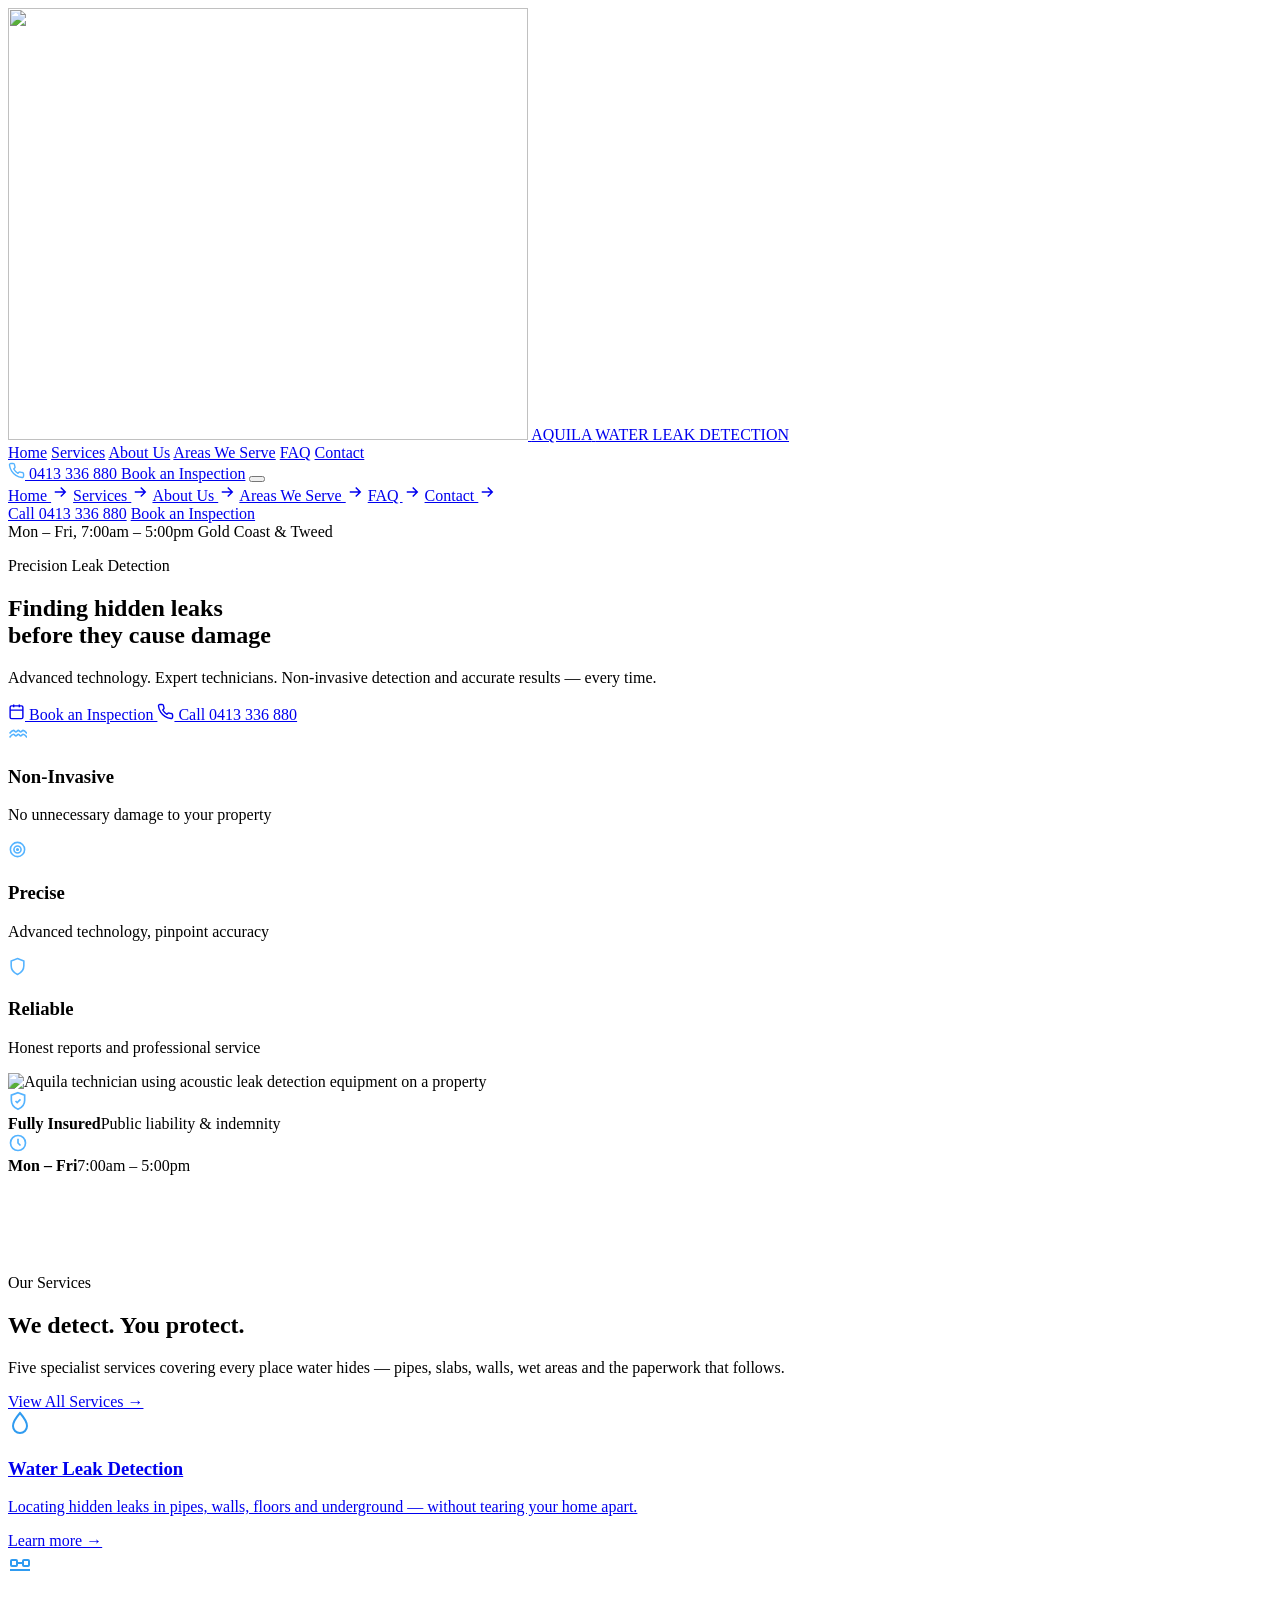
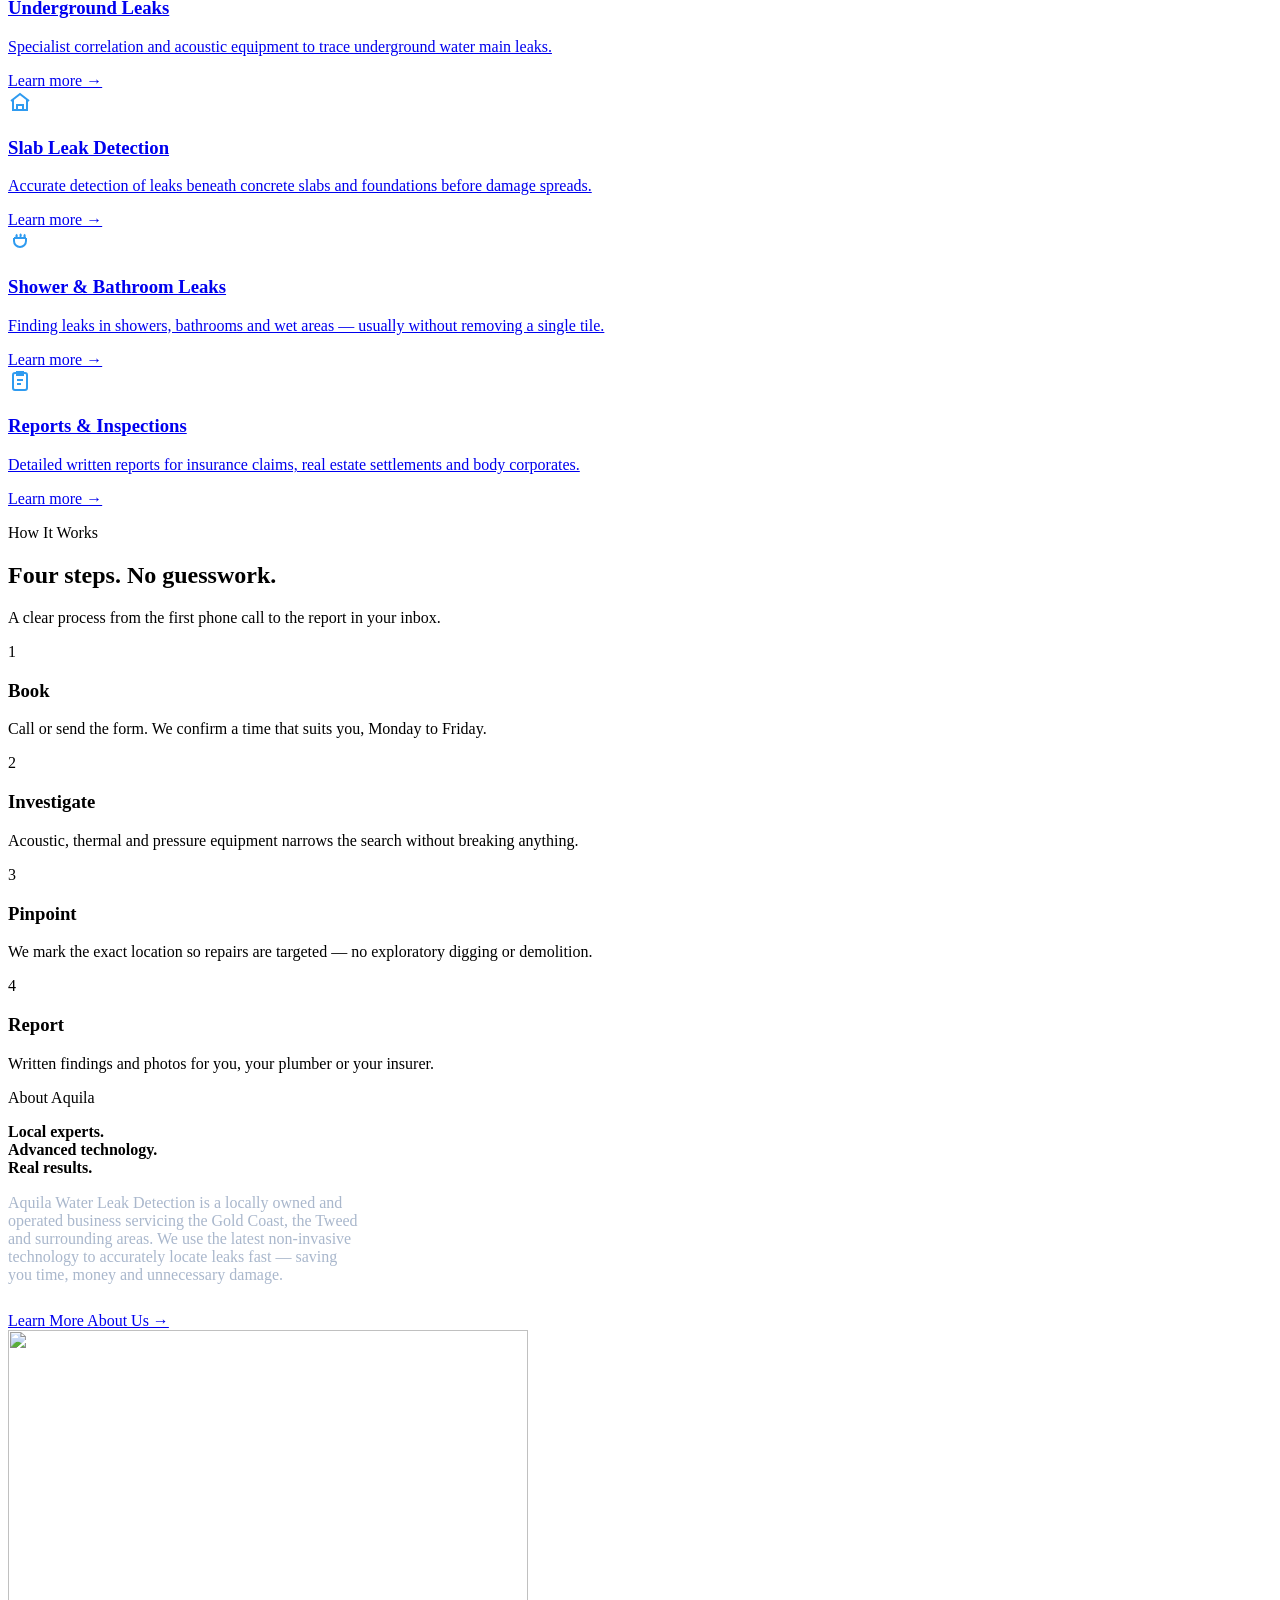
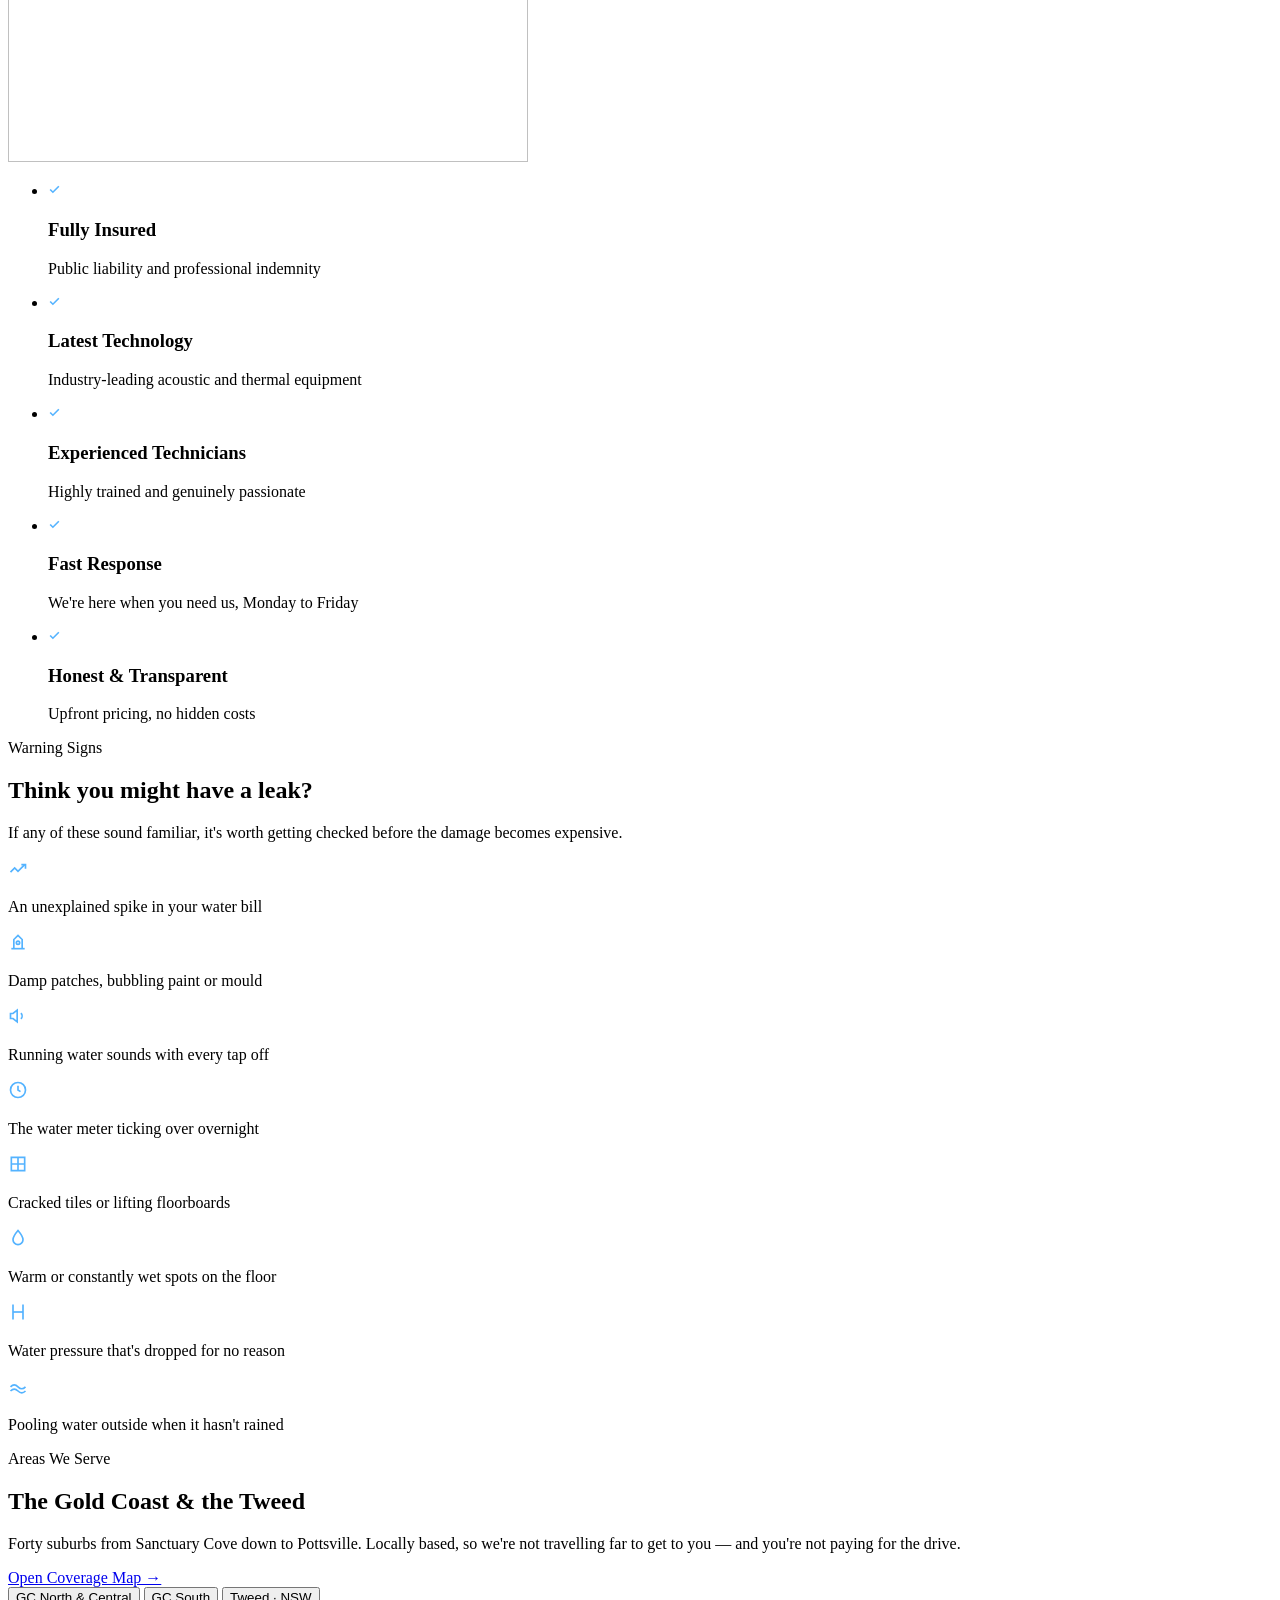
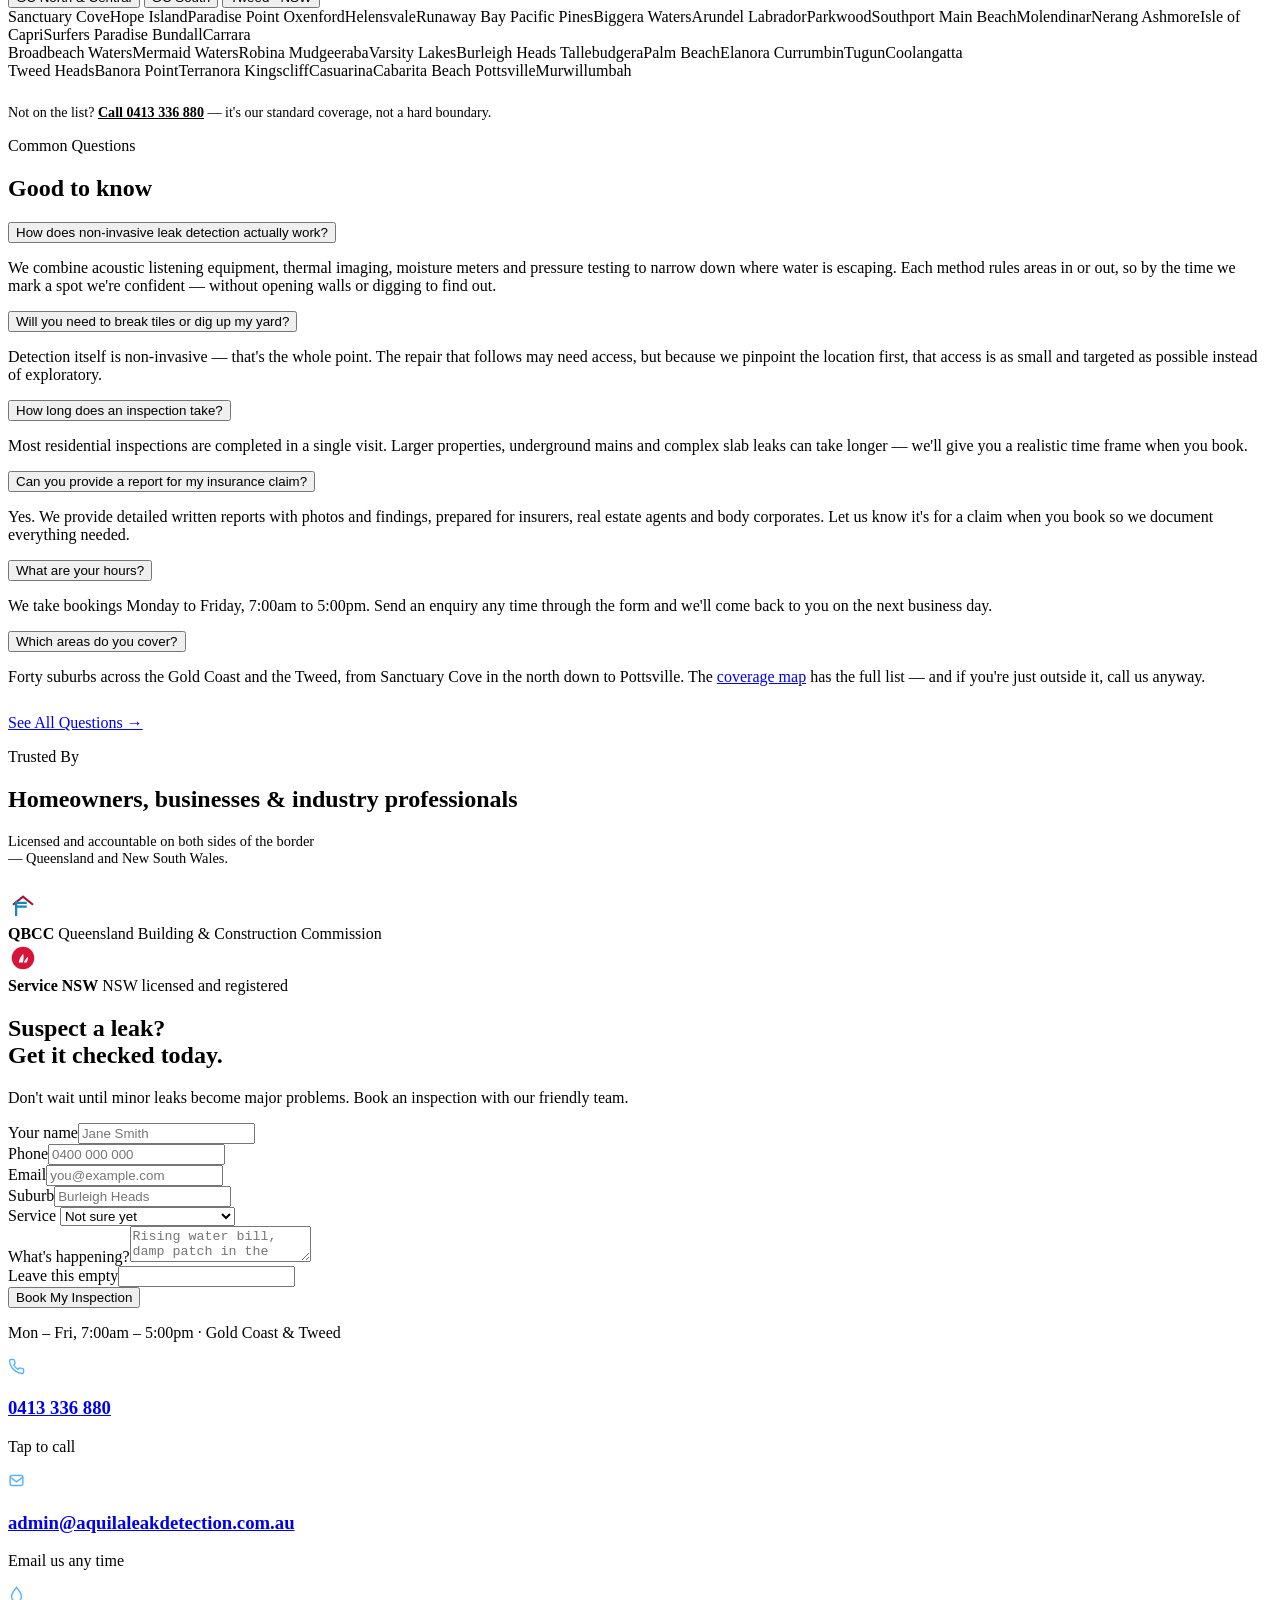
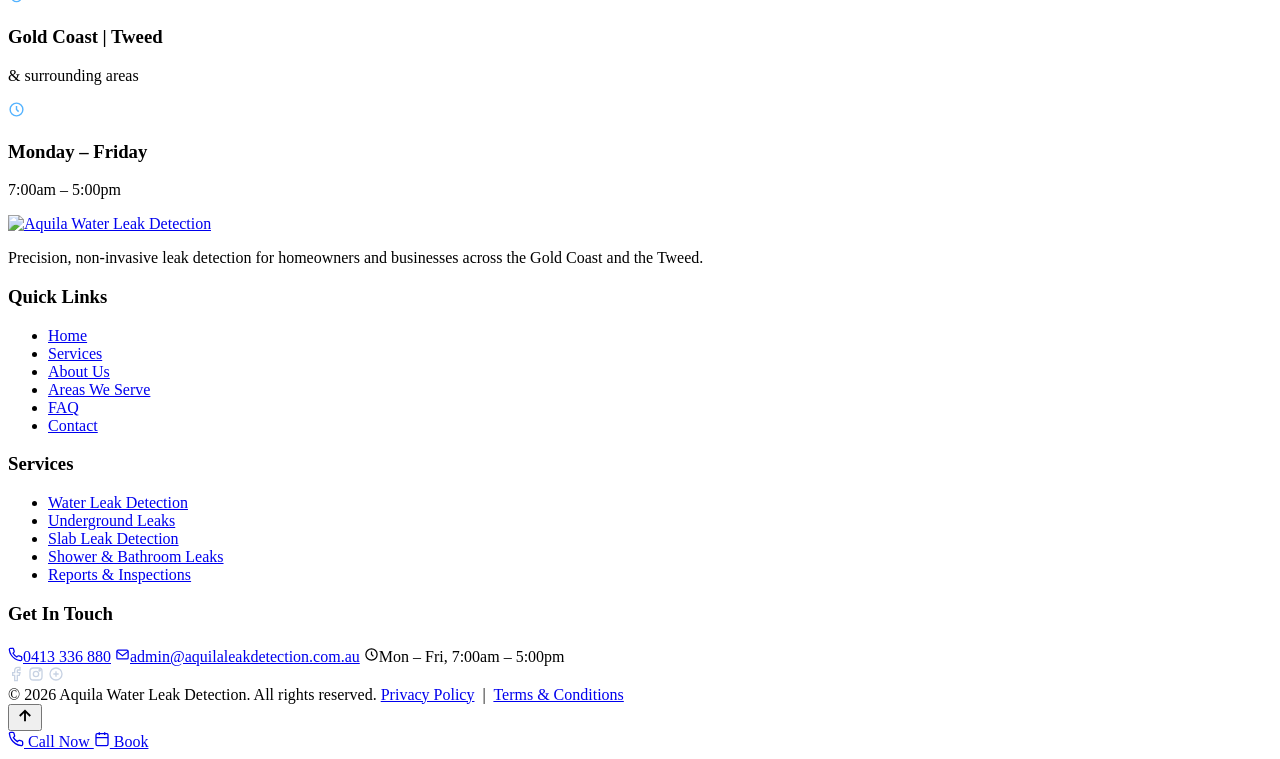
==== index.html @ 0734f4fa "Add files via upload" ====
<!DOCTYPE html>
<html lang="en-AU">
<head>
<meta charset="UTF-8">
<meta name="viewport" content="width=device-width, initial-scale=1, viewport-fit=cover">
<meta name="theme-color" content="#050b18">
<title>Aquila Water Leak Detection | Gold Coast &amp; Tweed</title>
<meta name="description" content="Non-invasive water leak detection across the Gold Coast and the Tweed. Slab, underground, shower and bathroom leaks pinpointed accurately. Mon–Fri 7am–5pm.">
<link rel="icon" href="assets/img/logo-mark.png">
<link rel="preconnect" href="https://fonts.googleapis.com">
<link rel="preconnect" href="https://fonts.gstatic.com" crossorigin>
<link href="https://fonts.googleapis.com/css2?family=Barlow+Condensed:wght@600;700;800&family=Inter:wght@400;500;600;700&display=swap" rel="stylesheet">
<link rel="stylesheet" href="assets/css/style.css">
</head>
<body>

<div class="scroll-progress" aria-hidden="true"></div>

<!-- ===== HEADER ===== -->
<header class="site-header">
  <div class="header-inner">
    <a href="index.html" class="logo" aria-label="Aquila Water Leak Detection — home">
      <img class="logo-mark" src="assets/img/logo-mark.png" alt="" width="520" height="432">
      <span class="logotext">
        <span class="name">AQUILA</span>
        <span class="tag">WATER LEAK DETECTION</span>
      </span>
    </a>
    <nav class="main-nav" aria-label="Primary">
      <a href="index.html" aria-current="page">Home</a>
      <a href="services.html">Services</a>
      <a href="about.html">About Us</a>
      <a href="areas.html">Areas We Serve</a>
      <a href="faq.html">FAQ</a>
      <a href="contact.html">Contact</a>
    </nav>
    <div class="header-right">
      <a href="tel:0413336880" class="phone-chip">
        <svg width="17" height="17" viewBox="0 0 24 24" fill="none" stroke="#54b3ff" stroke-width="2" stroke-linecap="round" stroke-linejoin="round"><path d="M22 16.92v3a2 2 0 0 1-2.18 2 19.79 19.79 0 0 1-8.63-3.07 19.5 19.5 0 0 1-6-6 19.79 19.79 0 0 1-3.07-8.67A2 2 0 0 1 4.11 2h3a2 2 0 0 1 2 1.72c.13.96.36 1.9.7 2.81a2 2 0 0 1-.45 2.11L8.09 9.91a16 16 0 0 0 6 6l1.27-1.27a2 2 0 0 1 2.11-.45c.9.34 1.85.57 2.81.7A2 2 0 0 1 22 16.92z"/></svg>
        <span>0413 336 880</span>
      </a>
      <a href="contact.html" class="btn btn-primary">Book an Inspection</a>
      <button class="nav-toggle" aria-label="Open menu" aria-expanded="false" aria-controls="mobileDrawer"><span></span></button>
    </div>
  </div>
</header>

<!-- ===== MOBILE DRAWER ===== -->
<div class="mobile-drawer" id="mobileDrawer" aria-hidden="true">
  <nav aria-label="Mobile">
    <a href="index.html" aria-current="page">Home <svg width="18" height="18" viewBox="0 0 24 24" fill="none" stroke="currentColor" stroke-width="2"><path d="M5 12h14M13 6l6 6-6 6"/></svg></a>
    <a href="services.html">Services <svg width="18" height="18" viewBox="0 0 24 24" fill="none" stroke="currentColor" stroke-width="2"><path d="M5 12h14M13 6l6 6-6 6"/></svg></a>
    <a href="about.html">About Us <svg width="18" height="18" viewBox="0 0 24 24" fill="none" stroke="currentColor" stroke-width="2"><path d="M5 12h14M13 6l6 6-6 6"/></svg></a>
    <a href="areas.html">Areas We Serve <svg width="18" height="18" viewBox="0 0 24 24" fill="none" stroke="currentColor" stroke-width="2"><path d="M5 12h14M13 6l6 6-6 6"/></svg></a>
    <a href="faq.html">FAQ <svg width="18" height="18" viewBox="0 0 24 24" fill="none" stroke="currentColor" stroke-width="2"><path d="M5 12h14M13 6l6 6-6 6"/></svg></a>
    <a href="contact.html">Contact <svg width="18" height="18" viewBox="0 0 24 24" fill="none" stroke="currentColor" stroke-width="2"><path d="M5 12h14M13 6l6 6-6 6"/></svg></a>
  </nav>
  <div class="drawer-foot">
    <a href="tel:0413336880" class="btn btn-primary btn-lg btn-block">Call 0413 336 880</a>
    <a href="contact.html" class="btn btn-outline btn-lg btn-block">Book an Inspection</a>
    <div class="drawer-meta">
      <span>Mon – Fri, 7:00am – 5:00pm</span>
      <span>Gold Coast &amp; Tweed</span>
    </div>
  </div>
</div>

<main>

<!-- ===== HERO ===== -->
<section class="hero" id="home">
  <div class="hero-aura" aria-hidden="true"></div>
  <div class="hero-rings" aria-hidden="true"><span></span><span></span><span></span><span></span></div>

  <div class="hero-grid">
    <div class="hero-copy">
      <p class="eyebrow reveal">Precision Leak Detection</p>
      <h1 class="reveal" data-d="1">Finding hidden leaks<br><span class="accent">before they cause damage</span></h1>
      <p class="sub reveal" data-d="2">Advanced technology. Expert technicians. Non-invasive detection and accurate results — every time.</p>
      <div class="hero-btns reveal" data-d="3">
        <a href="contact.html" class="btn btn-primary btn-lg">
          <svg width="17" height="17" viewBox="0 0 24 24" fill="none" stroke="currentColor" stroke-width="2"><rect x="3" y="4" width="18" height="18" rx="2"/><path d="M16 2v4M8 2v4M3 10h18"/></svg>
          Book an Inspection
        </a>
        <a href="tel:0413336880" class="btn btn-outline btn-lg">
          <svg width="17" height="17" viewBox="0 0 24 24" fill="none" stroke="currentColor" stroke-width="2" stroke-linecap="round" stroke-linejoin="round"><path d="M22 16.92v3a2 2 0 0 1-2.18 2 19.79 19.79 0 0 1-8.63-3.07 19.5 19.5 0 0 1-6-6 19.79 19.79 0 0 1-3.07-8.67A2 2 0 0 1 4.11 2h3a2 2 0 0 1 2 1.72c.13.96.36 1.9.7 2.81a2 2 0 0 1-.45 2.11L8.09 9.91a16 16 0 0 0 6 6l1.27-1.27a2 2 0 0 1 2.11-.45c.9.34 1.85.57 2.81.7A2 2 0 0 1 22 16.92z"/></svg>
          Call 0413 336 880
        </a>
      </div>
      <div class="hero-features reveal" data-d="4">
        <div class="hf-item">
          <div class="hf-icon"><svg width="19" height="19" viewBox="0 0 24 24" fill="none" stroke="#54b3ff" stroke-width="2"><path d="M2 12c2-3 4-4 5-4s2 2 3 2 2-2 3-2 2 2 3 2 2-2 3-2 3 1 5 4M2 17c2-3 4-4 5-4s2 2 3 2 2-2 3-2 2 2 3 2 2-2 3-2 3 1 5 4"/></svg></div>
          <div><h3>Non-Invasive</h3><p>No unnecessary damage to your property</p></div>
        </div>
        <div class="hf-item">
          <div class="hf-icon"><svg width="19" height="19" viewBox="0 0 24 24" fill="none" stroke="#54b3ff" stroke-width="2"><circle cx="12" cy="12" r="9"/><circle cx="12" cy="12" r="4.5"/><circle cx="12" cy="12" r="1" fill="#54b3ff"/></svg></div>
          <div><h3>Precise</h3><p>Advanced technology, pinpoint accuracy</p></div>
        </div>
        <div class="hf-item">
          <div class="hf-icon"><svg width="19" height="19" viewBox="0 0 24 24" fill="none" stroke="#54b3ff" stroke-width="2"><path d="M12 2l8 3v6c0 5-3.5 9-8 11-4.5-2-8-6-8-11V5l8-3z"/></svg></div>
          <div><h3>Reliable</h3><p>Honest reports and professional service</p></div>
        </div>
      </div>
    </div>

    <div class="hero-art reveal" data-d="2">
      <div class="hero-photo-glow" aria-hidden="true"></div>
      <div class="hero-photo-frame">
        <img src="assets/img/hero-technician.jpg" alt="Aquila technician using acoustic leak detection equipment on a property" width="514" height="459" fetchpriority="high">
      </div>
      <div class="hero-badge hero-badge--tl">
        <svg width="20" height="20" viewBox="0 0 24 24" fill="none" stroke="#54b3ff" stroke-width="2"><path d="M12 2l8 3v6c0 5-3.5 9-8 11-4.5-2-8-6-8-11V5l8-3z"/><path d="M9 12l2 2 4-4"/></svg>
        <div><b>Fully Insured</b><span>Public liability &amp; indemnity</span></div>
      </div>
      <div class="hero-badge hero-badge--br">
        <svg width="20" height="20" viewBox="0 0 24 24" fill="none" stroke="#54b3ff" stroke-width="2"><circle cx="12" cy="12" r="9"/><path d="M12 7v5l3 3"/></svg>
        <div><b>Mon – Fri</b><span>7:00am – 5:00pm</span></div>
      </div>
    </div>
  </div>

  <div class="wave-sep" aria-hidden="true">
    <svg viewBox="0 0 1440 90" preserveAspectRatio="none"><path d="M0,52 C240,92 420,10 720,42 C1020,74 1200,20 1440,50 L1440,90 L0,90 Z" fill="#ffffff"/></svg>
  </div>
</section>


<!-- ===== SERVICES ===== -->
<section class="section" id="services">
  <div class="wrap">
    <div class="section-head">
      <div class="reveal">
        <p class="eyebrow">Our Services</p>
        <h2>We detect. You protect.</h2>
        <p class="lede">Five specialist services covering every place water hides — pipes, slabs, walls, wet areas and the paperwork that follows.</p>
      </div>
      <a href="services.html" class="btn btn-dark-outline reveal" data-d="1">View All Services →</a>
    </div>

    <div class="service-grid">
      <a class="service-card reveal" href="services.html#water-leak-detection">
        <div class="sicon"><svg width="24" height="24" viewBox="0 0 24 24" fill="none" stroke="#2f9bf0" stroke-width="2"><path d="M12 2s7 8 7 13a7 7 0 1 1-14 0c0-5 7-13 7-13z"/></svg></div>
        <h3>Water Leak Detection</h3>
        <p>Locating hidden leaks in pipes, walls, floors and underground — without tearing your home apart.</p>
        <span class="more">Learn more →</span>
      </a>
      <a class="service-card reveal" data-d="1" href="services.html#underground-leaks">
        <div class="sicon"><svg width="24" height="24" viewBox="0 0 24 24" fill="none" stroke="#2f9bf0" stroke-width="2"><rect x="3" y="10" width="6" height="6" rx="1"/><rect x="15" y="10" width="6" height="6" rx="1"/><path d="M9 13h6"/><path d="M2 20h20"/></svg></div>
        <h3>Underground Leaks</h3>
        <p>Specialist correlation and acoustic equipment to trace underground water main leaks.</p>
        <span class="more">Learn more →</span>
      </a>
      <a class="service-card reveal" data-d="2" href="services.html#slab-leak-detection">
        <div class="sicon"><svg width="24" height="24" viewBox="0 0 24 24" fill="none" stroke="#2f9bf0" stroke-width="2"><path d="M3 11l9-7 9 7"/><path d="M5 10v10h14V10"/><path d="M9 20v-5h6v5"/></svg></div>
        <h3>Slab Leak Detection</h3>
        <p>Accurate detection of leaks beneath concrete slabs and foundations before damage spreads.</p>
        <span class="more">Learn more →</span>
      </a>
      <a class="service-card reveal" data-d="3" href="services.html#shower-bathroom-leaks">
        <div class="sicon"><svg width="24" height="24" viewBox="0 0 24 24" fill="none" stroke="#2f9bf0" stroke-width="2"><path d="M6 9h12M8 5.5c1 1 1 2 0 3M12 5c1 1 1 2 0 3M16 5.5c1 1 1 2 0 3"/><path d="M6 9v3a6 6 0 0 0 12 0V9"/></svg></div>
        <h3>Shower &amp; Bathroom Leaks</h3>
        <p>Finding leaks in showers, bathrooms and wet areas — usually without removing a single tile.</p>
        <span class="more">Learn more →</span>
      </a>
      <a class="service-card reveal" data-d="4" href="services.html#reports-inspections">
        <div class="sicon"><svg width="24" height="24" viewBox="0 0 24 24" fill="none" stroke="#2f9bf0" stroke-width="2"><rect x="5" y="4" width="14" height="17" rx="2"/><path d="M9 3h6v3H9z"/><path d="M9 11h6M9 15h4"/></svg></div>
        <h3>Reports &amp; Inspections</h3>
        <p>Detailed written reports for insurance claims, real estate settlements and body corporates.</p>
        <span class="more">Learn more →</span>
      </a>
    </div>
  </div>
</section>

<!-- ===== PROCESS ===== -->
<section class="section bg-paper">
  <div class="wrap center">
    <div class="section-head">
      <div class="reveal">
        <p class="eyebrow">How It Works</p>
        <h2>Four steps. No guesswork.</h2>
        <p class="lede">A clear process from the first phone call to the report in your inbox.</p>
      </div>
    </div>
    <div class="process">
      <div class="step reveal">
        <div class="step-num">1</div>
        <h3>Book</h3>
        <p>Call or send the form. We confirm a time that suits you, Monday to Friday.</p>
      </div>
      <div class="step reveal" data-d="1">
        <div class="step-num">2</div>
        <h3>Investigate</h3>
        <p>Acoustic, thermal and pressure equipment narrows the search without breaking anything.</p>
      </div>
      <div class="step reveal" data-d="2">
        <div class="step-num">3</div>
        <h3>Pinpoint</h3>
        <p>We mark the exact location so repairs are targeted — no exploratory digging or demolition.</p>
      </div>
      <div class="step reveal" data-d="3">
        <div class="step-num">4</div>
        <h3>Report</h3>
        <p>Written findings and photos for you, your plumber or your insurer.</p>
      </div>
    </div>
  </div>
</section>

<!-- ===== ABOUT ===== -->
<section class="section bg-navy" id="about">
  <div class="wrap">
    <div class="split split--3">
      <div class="about-copy reveal">
        <p class="eyebrow">About Aquila</p>
        <h2 style="font-size:var(--fs-h2);margin:.7rem 0 1.1rem;">Local experts.<br>Advanced technology.<br><span class="accent">Real results.</span></h2>
        <p style="color:#a9b7cc;max-width:44ch;margin-bottom:1.75rem;">Aquila Water Leak Detection is a locally owned and operated business servicing the Gold Coast, the Tweed and surrounding areas. We use the latest non-invasive technology to accurately locate leaks fast — saving you time, money and unnecessary damage.</p>
        <a href="about.html" class="btn btn-outline">Learn More About Us →</a>
      </div>

      <div class="reveal" data-d="1">
        <img class="emblem" src="assets/img/logo-mark.png" alt="" width="520" height="432" loading="lazy">
      </div>

      <ul class="check-list reveal" data-d="2">
        <li><div class="tick"><svg width="13" height="13" viewBox="0 0 24 24" fill="none" stroke="#54b3ff" stroke-width="3"><path d="M20 6L9 17l-5-5"/></svg></div>
          <div><h3>Fully Insured</h3><p>Public liability and professional indemnity</p></div></li>
        <li><div class="tick"><svg width="13" height="13" viewBox="0 0 24 24" fill="none" stroke="#54b3ff" stroke-width="3"><path d="M20 6L9 17l-5-5"/></svg></div>
          <div><h3>Latest Technology</h3><p>Industry-leading acoustic and thermal equipment</p></div></li>
        <li><div class="tick"><svg width="13" height="13" viewBox="0 0 24 24" fill="none" stroke="#54b3ff" stroke-width="3"><path d="M20 6L9 17l-5-5"/></svg></div>
          <div><h3>Experienced Technicians</h3><p>Highly trained and genuinely passionate</p></div></li>
        <li><div class="tick"><svg width="13" height="13" viewBox="0 0 24 24" fill="none" stroke="#54b3ff" stroke-width="3"><path d="M20 6L9 17l-5-5"/></svg></div>
          <div><h3>Fast Response</h3><p>We're here when you need us, Monday to Friday</p></div></li>
        <li><div class="tick"><svg width="13" height="13" viewBox="0 0 24 24" fill="none" stroke="#54b3ff" stroke-width="3"><path d="M20 6L9 17l-5-5"/></svg></div>
          <div><h3>Honest &amp; Transparent</h3><p>Upfront pricing, no hidden costs</p></div></li>
      </ul>
    </div>
  </div>
</section>

<!-- ===== WARNING SIGNS ===== -->
<section class="section bg-navy" style="padding-top:0;">
  <div class="wrap">
    <div class="section-head">
      <div class="reveal">
        <p class="eyebrow">Warning Signs</p>
        <h2>Think you might have a leak?</h2>
        <p class="lede">If any of these sound familiar, it's worth getting checked before the damage becomes expensive.</p>
      </div>
    </div>
    <div class="signs-grid">
      <div class="sign reveal"><svg width="20" height="20" viewBox="0 0 24 24" fill="none" stroke="#54b3ff" stroke-width="2"><path d="M3 17l5-5 4 4 8-8"/><path d="M16 8h5v5"/></svg><p>An unexplained spike in your water bill</p></div>
      <div class="sign reveal" data-d="1"><svg width="20" height="20" viewBox="0 0 24 24" fill="none" stroke="#54b3ff" stroke-width="2"><path d="M4 20h16"/><path d="M7 20V9l5-5 5 5v11"/><circle cx="12" cy="13" r="2"/></svg><p>Damp patches, bubbling paint or mould</p></div>
      <div class="sign reveal" data-d="2"><svg width="20" height="20" viewBox="0 0 24 24" fill="none" stroke="#54b3ff" stroke-width="2"><path d="M11 5L6 9H3v6h3l5 4z"/><path d="M15.5 8.5a5 5 0 0 1 0 7"/></svg><p>Running water sounds with every tap off</p></div>
      <div class="sign reveal" data-d="3"><svg width="20" height="20" viewBox="0 0 24 24" fill="none" stroke="#54b3ff" stroke-width="2"><circle cx="12" cy="12" r="9"/><path d="M12 7v5l3 2"/></svg><p>The water meter ticking over overnight</p></div>
      <div class="sign reveal" data-d="4"><svg width="20" height="20" viewBox="0 0 24 24" fill="none" stroke="#54b3ff" stroke-width="2"><path d="M4 4h16v16H4z"/><path d="M4 12h16M12 4v16"/></svg><p>Cracked tiles or lifting floorboards</p></div>
      <div class="sign reveal" data-d="5"><svg width="20" height="20" viewBox="0 0 24 24" fill="none" stroke="#54b3ff" stroke-width="2"><path d="M12 3s6 7 6 11a6 6 0 1 1-12 0c0-4 6-11 6-11z"/></svg><p>Warm or constantly wet spots on the floor</p></div>
      <div class="sign reveal" data-d="6"><svg width="20" height="20" viewBox="0 0 24 24" fill="none" stroke="#54b3ff" stroke-width="2"><path d="M6 3v18M18 3v18"/><path d="M6 12h12"/></svg><p>Water pressure that's dropped for no reason</p></div>
      <div class="sign reveal" data-d="6"><svg width="20" height="20" viewBox="0 0 24 24" fill="none" stroke="#54b3ff" stroke-width="2"><path d="M3 18c3-3 6-3 9 0s6 3 9 0"/><path d="M3 13c3-3 6-3 9 0s6 3 9 0"/></svg><p>Pooling water outside when it hasn't rained</p></div>
    </div>
  </div>
</section>

<!-- ===== AREAS ===== -->
<section class="section bg-ice" id="areas">
  <div class="wrap">
    <div class="section-head">
      <div class="reveal">
        <p class="eyebrow">Areas We Serve</p>
        <h2>The Gold Coast &amp; the Tweed</h2>
        <p class="lede">Forty suburbs from Sanctuary Cove down to Pottsville. Locally based, so we're not travelling far to get to you — and you're not paying for the drive.</p>
      </div>
      <a href="areas.html" class="btn btn-dark-outline reveal" data-d="1">Open Coverage Map →</a>
    </div>

    <div class="reveal">
      <div class="tabs" data-tabs role="tablist" aria-label="Service regions">
        <button class="tab" role="tab" aria-selected="true" data-panel="gcn">GC North &amp; Central</button>
        <button class="tab" role="tab" aria-selected="false" data-panel="gcs">GC South</button>
        <button class="tab" role="tab" aria-selected="false" data-panel="nr">Tweed · NSW</button>
      </div>
      <div class="suburbs active" id="gcn" role="tabpanel">
        <span class="suburb">Sanctuary Cove</span><span class="suburb">Hope Island</span><span class="suburb">Paradise Point</span>
        <span class="suburb">Oxenford</span><span class="suburb">Helensvale</span><span class="suburb">Runaway Bay</span>
        <span class="suburb">Pacific Pines</span><span class="suburb">Biggera Waters</span><span class="suburb">Arundel</span>
        <span class="suburb">Labrador</span><span class="suburb">Parkwood</span><span class="suburb">Southport</span>
        <span class="suburb">Main Beach</span><span class="suburb">Molendinar</span><span class="suburb">Nerang</span>
        <span class="suburb">Ashmore</span><span class="suburb">Isle of Capri</span><span class="suburb">Surfers Paradise</span>
        <span class="suburb">Bundall</span><span class="suburb">Carrara</span>
      </div>
      <div class="suburbs" id="gcs" role="tabpanel">
        <span class="suburb">Broadbeach Waters</span><span class="suburb">Mermaid Waters</span><span class="suburb">Robina</span>
        <span class="suburb">Mudgeeraba</span><span class="suburb">Varsity Lakes</span><span class="suburb">Burleigh Heads</span>
        <span class="suburb">Tallebudgera</span><span class="suburb">Palm Beach</span><span class="suburb">Elanora</span>
        <span class="suburb">Currumbin</span><span class="suburb">Tugun</span><span class="suburb">Coolangatta</span>
      </div>
      <div class="suburbs" id="nr" role="tabpanel">
        <span class="suburb">Tweed Heads</span><span class="suburb">Banora Point</span><span class="suburb">Terranora</span>
        <span class="suburb">Kingscliff</span><span class="suburb">Casuarina</span><span class="suburb">Cabarita Beach</span>
        <span class="suburb">Pottsville</span><span class="suburb">Murwillumbah</span>
      </div>
    </div>

    <p class="reveal" style="margin-top:1.5rem;color:var(--ink-600);font-size:.88rem;">
      Not on the list? <a href="tel:0413336880" style="color:var(--blue-600);font-weight:600;">Call 0413 336 880</a> — it's our standard coverage, not a hard boundary.
    </p>
  </div>
</section>

<!-- ===== FAQ ===== -->
<section class="section">
  <div class="wrap center">
    <div class="section-head">
      <div class="reveal">
        <p class="eyebrow">Common Questions</p>
        <h2>Good to know</h2>
      </div>
    </div>
    <div class="faq" style="text-align:left;">
      <div class="faq-item reveal">
        <button class="faq-q" aria-expanded="false">How does non-invasive leak detection actually work?<span class="faq-icon" aria-hidden="true"></span></button>
        <div class="faq-a"><p>We combine acoustic listening equipment, thermal imaging, moisture meters and pressure testing to narrow down where water is escaping. Each method rules areas in or out, so by the time we mark a spot we're confident — without opening walls or digging to find out.</p></div>
      </div>
      <div class="faq-item reveal" data-d="1">
        <button class="faq-q" aria-expanded="false">Will you need to break tiles or dig up my yard?<span class="faq-icon" aria-hidden="true"></span></button>
        <div class="faq-a"><p>Detection itself is non-invasive — that's the whole point. The repair that follows may need access, but because we pinpoint the location first, that access is as small and targeted as possible instead of exploratory.</p></div>
      </div>
      <div class="faq-item reveal" data-d="2">
        <button class="faq-q" aria-expanded="false">How long does an inspection take?<span class="faq-icon" aria-hidden="true"></span></button>
        <div class="faq-a"><p>Most residential inspections are completed in a single visit. Larger properties, underground mains and complex slab leaks can take longer — we'll give you a realistic time frame when you book.</p></div>
      </div>
      <div class="faq-item reveal" data-d="3">
        <button class="faq-q" aria-expanded="false">Can you provide a report for my insurance claim?<span class="faq-icon" aria-hidden="true"></span></button>
        <div class="faq-a"><p>Yes. We provide detailed written reports with photos and findings, prepared for insurers, real estate agents and body corporates. Let us know it's for a claim when you book so we document everything needed.</p></div>
      </div>
      <div class="faq-item reveal" data-d="4">
        <button class="faq-q" aria-expanded="false">What are your hours?<span class="faq-icon" aria-hidden="true"></span></button>
        <div class="faq-a"><p>We take bookings Monday to Friday, 7:00am to 5:00pm. Send an enquiry any time through the form and we'll come back to you on the next business day.</p></div>
      </div>
      <div class="faq-item reveal" data-d="5">
        <button class="faq-q" aria-expanded="false">Which areas do you cover?<span class="faq-icon" aria-hidden="true"></span></button>
        <div class="faq-a"><p>Forty suburbs across the Gold Coast and the Tweed, from Sanctuary Cove in the north down to Pottsville. The <a href="areas.html">coverage map</a> has the full list — and if you're just outside it, call us anyway.</p></div>
      </div>
    </div>
    <p class="reveal" style="margin-top:1.75rem;"><a href="faq.html" class="btn btn-dark-outline">See All Questions →</a></p>
  </div>
</section>

<!-- ===== TRUST + CONTACT ===== -->
<section class="trust-section bg-paper" id="why">
  <div class="trust-grid">
    <div class="trust-left">
      <p class="eyebrow reveal">Trusted By</p>
      <h2 class="reveal" data-d="1">Homeowners, businesses &amp; industry professionals</h2>
      <p class="reveal" data-d="2" style="color:var(--ink-600);font-size:.9rem;margin-bottom:1.5rem;max-width:44ch;">Licensed and accountable on both sides of the border — Queensland and New South Wales.</p>
      <!-- To use the official logo artwork, drop the files in assets/img/ and swap the
           <svg> inside .cred-logo for: <img src="assets/img/qbcc.png" alt="QBCC"> -->
      <div class="cred-grid reveal" data-d="3">
        <div class="cred">
          <div class="cred-logo">
            <svg width="30" height="30" viewBox="0 0 24 24" fill="none" stroke="#9b1b30" stroke-width="1.8"><path d="M4 11l8-6.5 8 6.5"/><path d="M7 9.5h8M7 12.5h8" stroke="#1287b8"/><path d="M6.5 8v12" stroke="#1287b8"/></svg>
          </div>
          <div class="cred-text">
            <b>QBCC</b>
            <span>Queensland Building &amp; Construction Commission</span>
          </div>
        </div>
        <div class="cred">
          <div class="cred-logo">
            <svg width="30" height="30" viewBox="0 0 24 24" fill="none"><circle cx="12" cy="12" r="9" fill="#d7153a"/><path d="M8.5 15.5c1-3.6 2.4-5.6 3.6-6.9.5 1.6.6 4-.2 6.9zM12.6 15.5c1.4-2.6 2.5-3.9 3.4-4.6.1 1.3-.2 2.9-1 4.6z" fill="#fff"/></svg>
          </div>
          <div class="cred-text">
            <b>Service NSW</b>
            <span>NSW licensed and registered</span>
          </div>
        </div>
      </div>
    </div>

    <div class="contact-cta" id="contact">
      <h2>Suspect a leak?<br><span class="accent">Get it checked today.</span></h2>
      <p>Don't wait until minor leaks become major problems. Book an inspection with our friendly team.</p>
      <form data-contact novalidate>
        <div class="form-row">
          <div class="field"><label for="h-name">Your name</label><input id="h-name" type="text" name="name" autocomplete="name" placeholder="Jane Smith" required></div>
          <div class="field"><label for="h-phone">Phone</label><input id="h-phone" type="tel" name="phone" autocomplete="tel" placeholder="0400 000 000" required></div>
        </div>
        <div class="field"><label for="h-email">Email</label><input id="h-email" type="email" name="email" autocomplete="email" placeholder="you@example.com" required></div>
        <div class="form-row">
          <div class="field"><label for="h-suburb">Suburb</label><input id="h-suburb" type="text" name="suburb" placeholder="Burleigh Heads"></div>
          <div class="field"><label for="h-service">Service</label>
            <select id="h-service" name="service">
              <option>Not sure yet</option>
              <option>Water leak detection</option>
              <option>Underground leaks</option>
              <option>Slab leak detection</option>
              <option>Shower &amp; bathroom leaks</option>
              <option>Reports &amp; inspections</option>
            </select>
          </div>
        </div>
        <div class="field"><label for="h-msg">What's happening?</label><textarea id="h-msg" name="message" placeholder="Rising water bill, damp patch in the hallway…"></textarea></div>
        <div class="hp-field" aria-hidden="true"><label for="h-honey">Leave this empty</label><input id="h-honey" type="text" name="_honey" tabindex="-1" autocomplete="off"></div>
        <button type="submit" class="btn btn-primary btn-block btn-lg" data-label="Book My Inspection">Book My Inspection</button>
        <p class="form-note">Mon – Fri, 7:00am – 5:00pm · Gold Coast &amp; Tweed</p>
      </form>
    </div>

    <div class="contact-info">
      <div class="ci-item">
        <div class="ci-icon"><svg width="17" height="17" viewBox="0 0 24 24" fill="none" stroke="#54b3ff" stroke-width="2" stroke-linecap="round" stroke-linejoin="round"><path d="M22 16.92v3a2 2 0 0 1-2.18 2 19.79 19.79 0 0 1-8.63-3.07 19.5 19.5 0 0 1-6-6 19.79 19.79 0 0 1-3.07-8.67A2 2 0 0 1 4.11 2h3a2 2 0 0 1 2 1.72c.13.96.36 1.9.7 2.81a2 2 0 0 1-.45 2.11L8.09 9.91a16 16 0 0 0 6 6l1.27-1.27a2 2 0 0 1 2.11-.45c.9.34 1.85.57 2.81.7A2 2 0 0 1 22 16.92z"/></svg></div>
        <div><h3><a href="tel:0413336880">0413 336 880</a></h3><p>Tap to call</p></div>
      </div>
      <div class="ci-item">
        <div class="ci-icon"><svg width="17" height="17" viewBox="0 0 24 24" fill="none" stroke="#54b3ff" stroke-width="2"><rect x="3" y="5" width="18" height="14" rx="2"/><path d="M3 7l9 7 9-7"/></svg></div>
        <div><h3><a href="mailto:admin@aquilaleakdetection.com.au">admin@aquilaleakdetection.com.au</a></h3><p>Email us any time</p></div>
      </div>
      <div class="ci-item">
        <div class="ci-icon"><svg width="17" height="17" viewBox="0 0 24 24" fill="none" stroke="#54b3ff" stroke-width="2"><path d="M12 2s7 8 7 13a7 7 0 1 1-14 0c0-5 7-13 7-13z"/></svg></div>
        <div><h3>Gold Coast | Tweed</h3><p>&amp; surrounding areas</p></div>
      </div>
      <div class="ci-item">
        <div class="ci-icon"><svg width="17" height="17" viewBox="0 0 24 24" fill="none" stroke="#54b3ff" stroke-width="2"><circle cx="12" cy="12" r="9"/><path d="M12 7v5l3 3"/></svg></div>
        <div><h3>Monday – Friday</h3><p>7:00am – 5:00pm</p></div>
      </div>
    </div>
  </div>
</section>

</main>

<!-- ===== FOOTER ===== -->
<footer class="site-footer">
  <div class="wrap">
    <div class="footer-grid">
      <div class="footer-brand">
        <a href="index.html"><img class="footer-logo" src="assets/img/logo-full.png" alt="Aquila Water Leak Detection" width="500" height="500" loading="lazy"></a>
        <p>Precision, non-invasive leak detection for homeowners and businesses across the Gold Coast and the Tweed.</p>
      </div>
      <div>
        <h3>Quick Links</h3>
        <ul>
          <li><a href="index.html">Home</a></li>
          <li><a href="services.html">Services</a></li>
          <li><a href="about.html">About Us</a></li>
          <li><a href="areas.html">Areas We Serve</a></li>
          <li><a href="faq.html">FAQ</a></li>
          <li><a href="contact.html">Contact</a></li>
        </ul>
      </div>
      <div>
        <h3>Services</h3>
        <ul>
          <li><a href="services.html#water-leak-detection">Water Leak Detection</a></li>
          <li><a href="services.html#underground-leaks">Underground Leaks</a></li>
          <li><a href="services.html#slab-leak-detection">Slab Leak Detection</a></li>
          <li><a href="services.html#shower-bathroom-leaks">Shower &amp; Bathroom Leaks</a></li>
          <li><a href="services.html#reports-inspections">Reports &amp; Inspections</a></li>
        </ul>
      </div>
      <div class="footer-social">
        <h3>Get In Touch</h3>
        <div class="footer-contact">
          <a href="tel:0413336880"><svg width="15" height="15" viewBox="0 0 24 24" fill="none" stroke="currentColor" stroke-width="2" style="margin-top:3px;flex-shrink:0"><path d="M22 16.92v3a2 2 0 0 1-2.18 2 19.79 19.79 0 0 1-8.63-3.07 19.5 19.5 0 0 1-6-6 19.79 19.79 0 0 1-3.07-8.67A2 2 0 0 1 4.11 2h3a2 2 0 0 1 2 1.72c.13.96.36 1.9.7 2.81a2 2 0 0 1-.45 2.11L8.09 9.91a16 16 0 0 0 6 6l1.27-1.27a2 2 0 0 1 2.11-.45c.9.34 1.85.57 2.81.7A2 2 0 0 1 22 16.92z"/></svg>0413 336 880</a>
          <a href="mailto:admin@aquilaleakdetection.com.au"><svg width="15" height="15" viewBox="0 0 24 24" fill="none" stroke="currentColor" stroke-width="2" style="margin-top:3px;flex-shrink:0"><rect x="3" y="5" width="18" height="14" rx="2"/><path d="M3 7l9 7 9-7"/></svg>admin@aquilaleakdetection.com.au</a>
          <span><svg width="15" height="15" viewBox="0 0 24 24" fill="none" stroke="currentColor" stroke-width="2" style="margin-top:3px;flex-shrink:0"><circle cx="12" cy="12" r="9"/><path d="M12 7v5l3 3"/></svg>Mon – Fri, 7:00am – 5:00pm</span>
        </div>
        <div class="social-row">
          <a href="#" aria-label="Facebook"><svg width="16" height="16" viewBox="0 0 24 24" fill="none" stroke="#c7d2e3" stroke-width="2"><path d="M18 2h-3a5 5 0 0 0-5 5v3H7v4h3v8h4v-8h3l1-4h-4V7a1 1 0 0 1 1-1h3z"/></svg></a>
          <a href="#" aria-label="Instagram"><svg width="16" height="16" viewBox="0 0 24 24" fill="none" stroke="#c7d2e3" stroke-width="2"><rect x="3" y="3" width="18" height="18" rx="5"/><circle cx="12" cy="12" r="4"/><circle cx="17.5" cy="6.5" r="1"/></svg></a>
          <a href="#" aria-label="Google Business Profile"><svg width="16" height="16" viewBox="0 0 24 24" fill="none" stroke="#c7d2e3" stroke-width="2"><circle cx="12" cy="12" r="9"/><path d="M8 12h8M12 8v8"/></svg></a>
        </div>
      </div>
    </div>
    <div class="footer-bottom">
      <span>&copy; <span data-year>2026</span> Aquila Water Leak Detection. All rights reserved.</span>
      <span><a href="privacy.html">Privacy Policy</a> &nbsp;|&nbsp; <a href="terms.html">Terms &amp; Conditions</a></span>
    </div>
  </div>
</footer>

<!-- ===== FLOATING ===== -->
<button class="to-top" aria-label="Back to top">
  <svg width="18" height="18" viewBox="0 0 24 24" fill="none" stroke="currentColor" stroke-width="2.5"><path d="M12 19V5M5 12l7-7 7 7"/></svg>
</button>

<div class="mobile-bar">
  <a class="call" href="tel:0413336880">
    <svg width="16" height="16" viewBox="0 0 24 24" fill="none" stroke="currentColor" stroke-width="2"><path d="M22 16.92v3a2 2 0 0 1-2.18 2 19.79 19.79 0 0 1-8.63-3.07 19.5 19.5 0 0 1-6-6 19.79 19.79 0 0 1-3.07-8.67A2 2 0 0 1 4.11 2h3a2 2 0 0 1 2 1.72c.13.96.36 1.9.7 2.81a2 2 0 0 1-.45 2.11L8.09 9.91a16 16 0 0 0 6 6l1.27-1.27a2 2 0 0 1 2.11-.45c.9.34 1.85.57 2.81.7A2 2 0 0 1 22 16.92z"/></svg>
    Call Now
  </a>
  <a class="book" href="contact.html">
    <svg width="16" height="16" viewBox="0 0 24 24" fill="none" stroke="currentColor" stroke-width="2"><rect x="3" y="4" width="18" height="18" rx="2"/><path d="M16 2v4M8 2v4M3 10h18"/></svg>
    Book
  </a>
</div>

<script src="assets/js/main.js"></script>
</body>
</html>
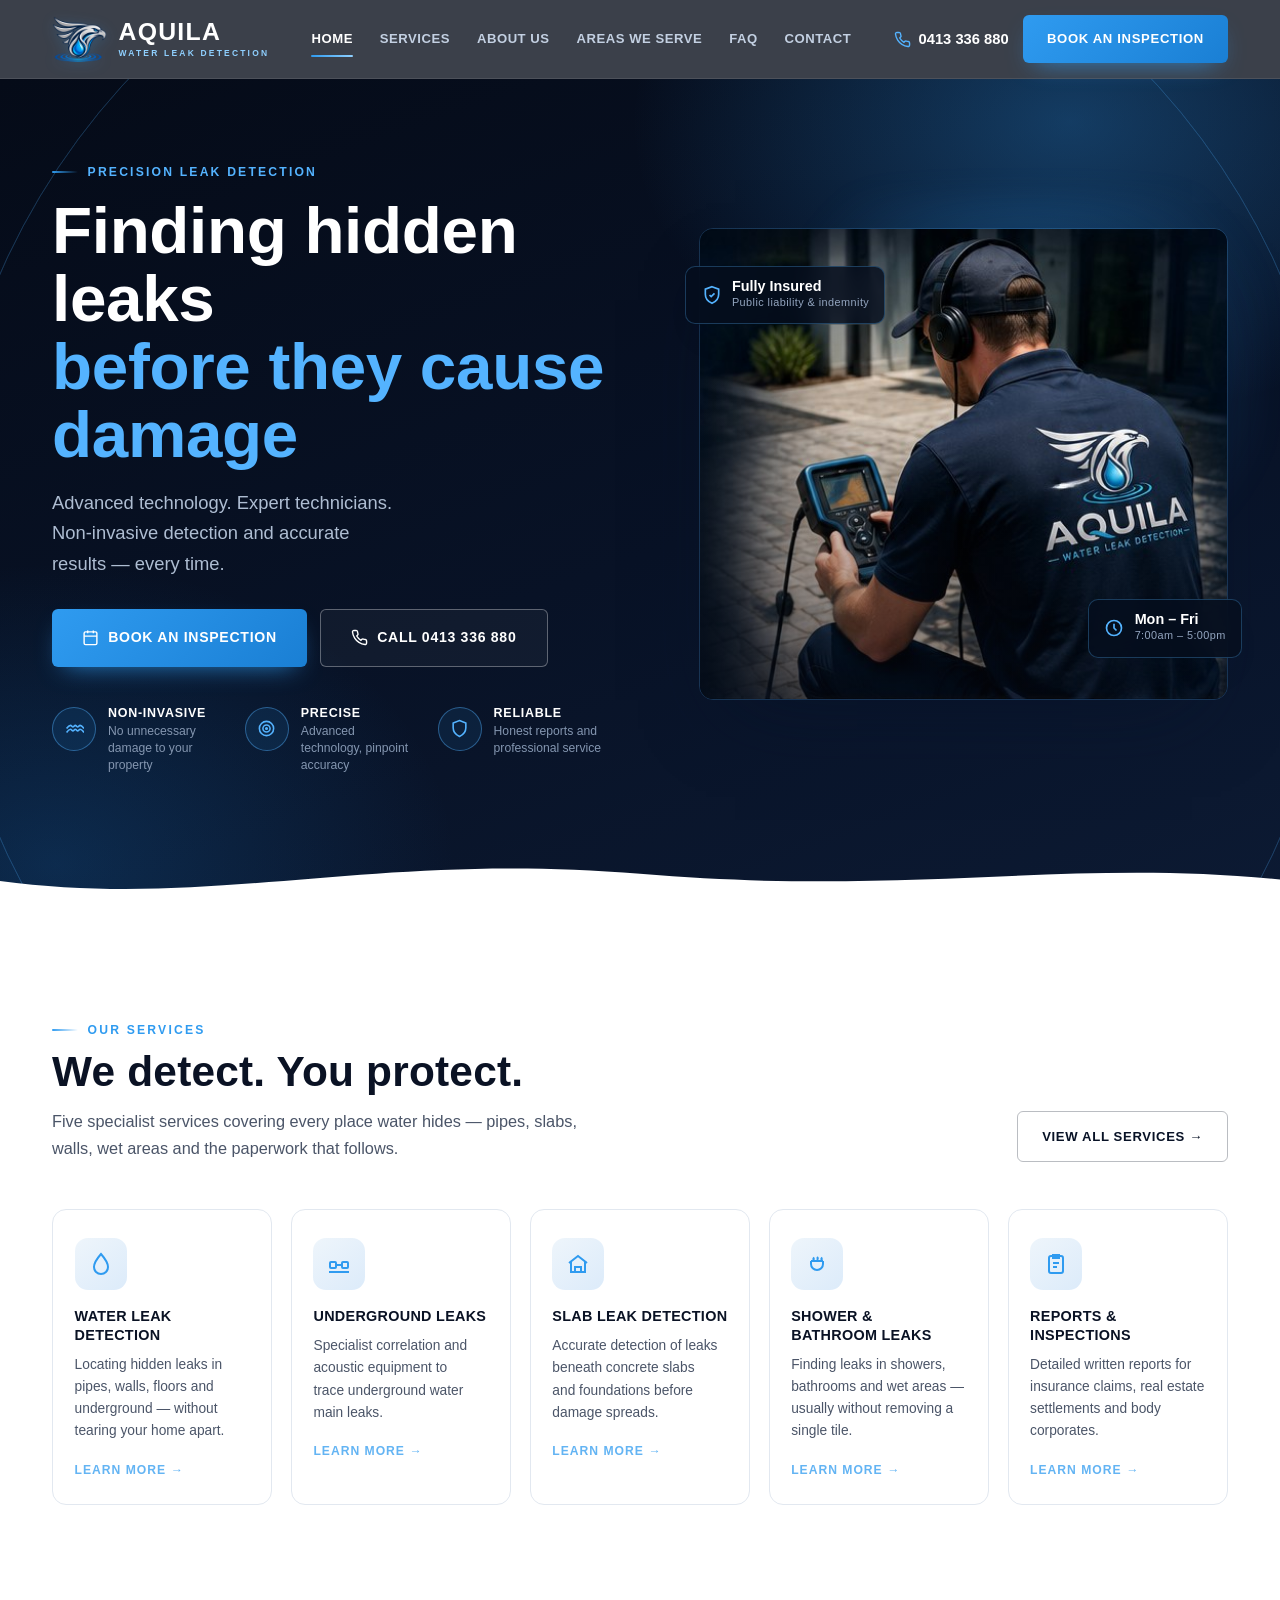
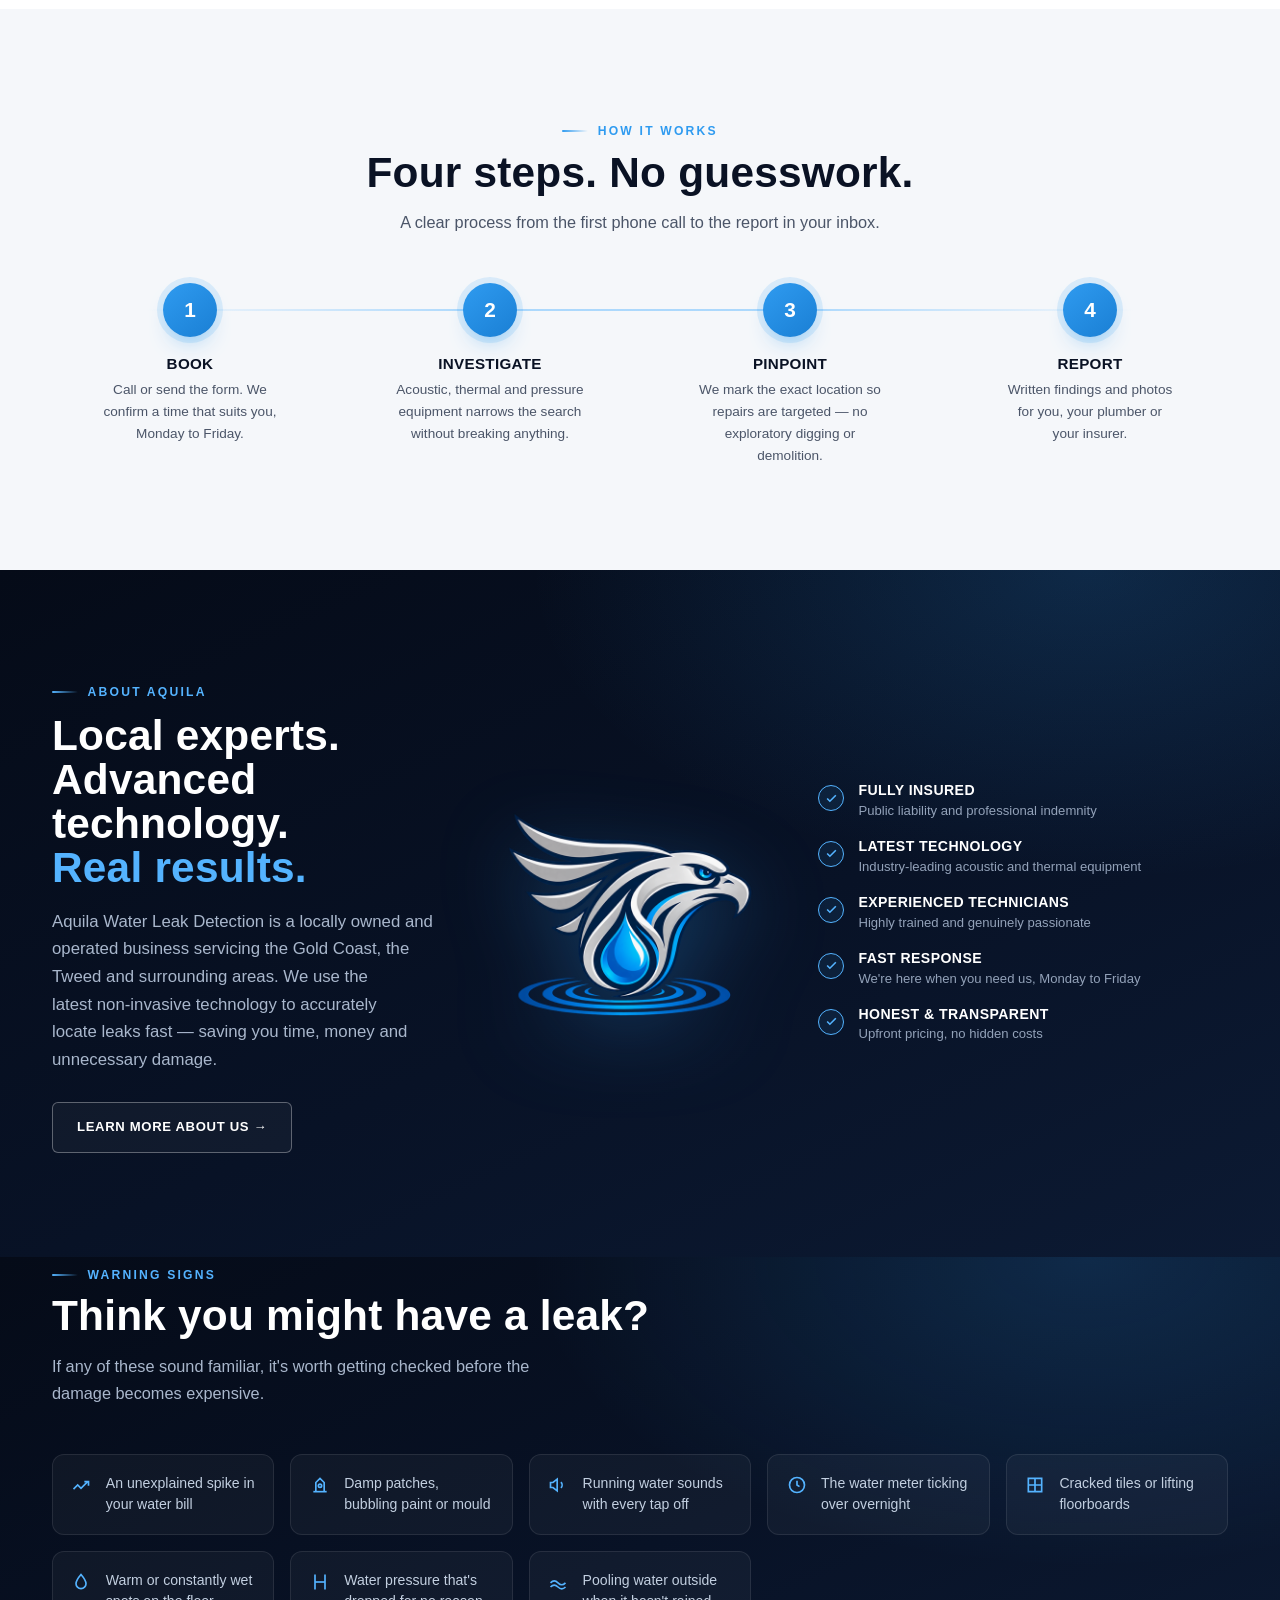
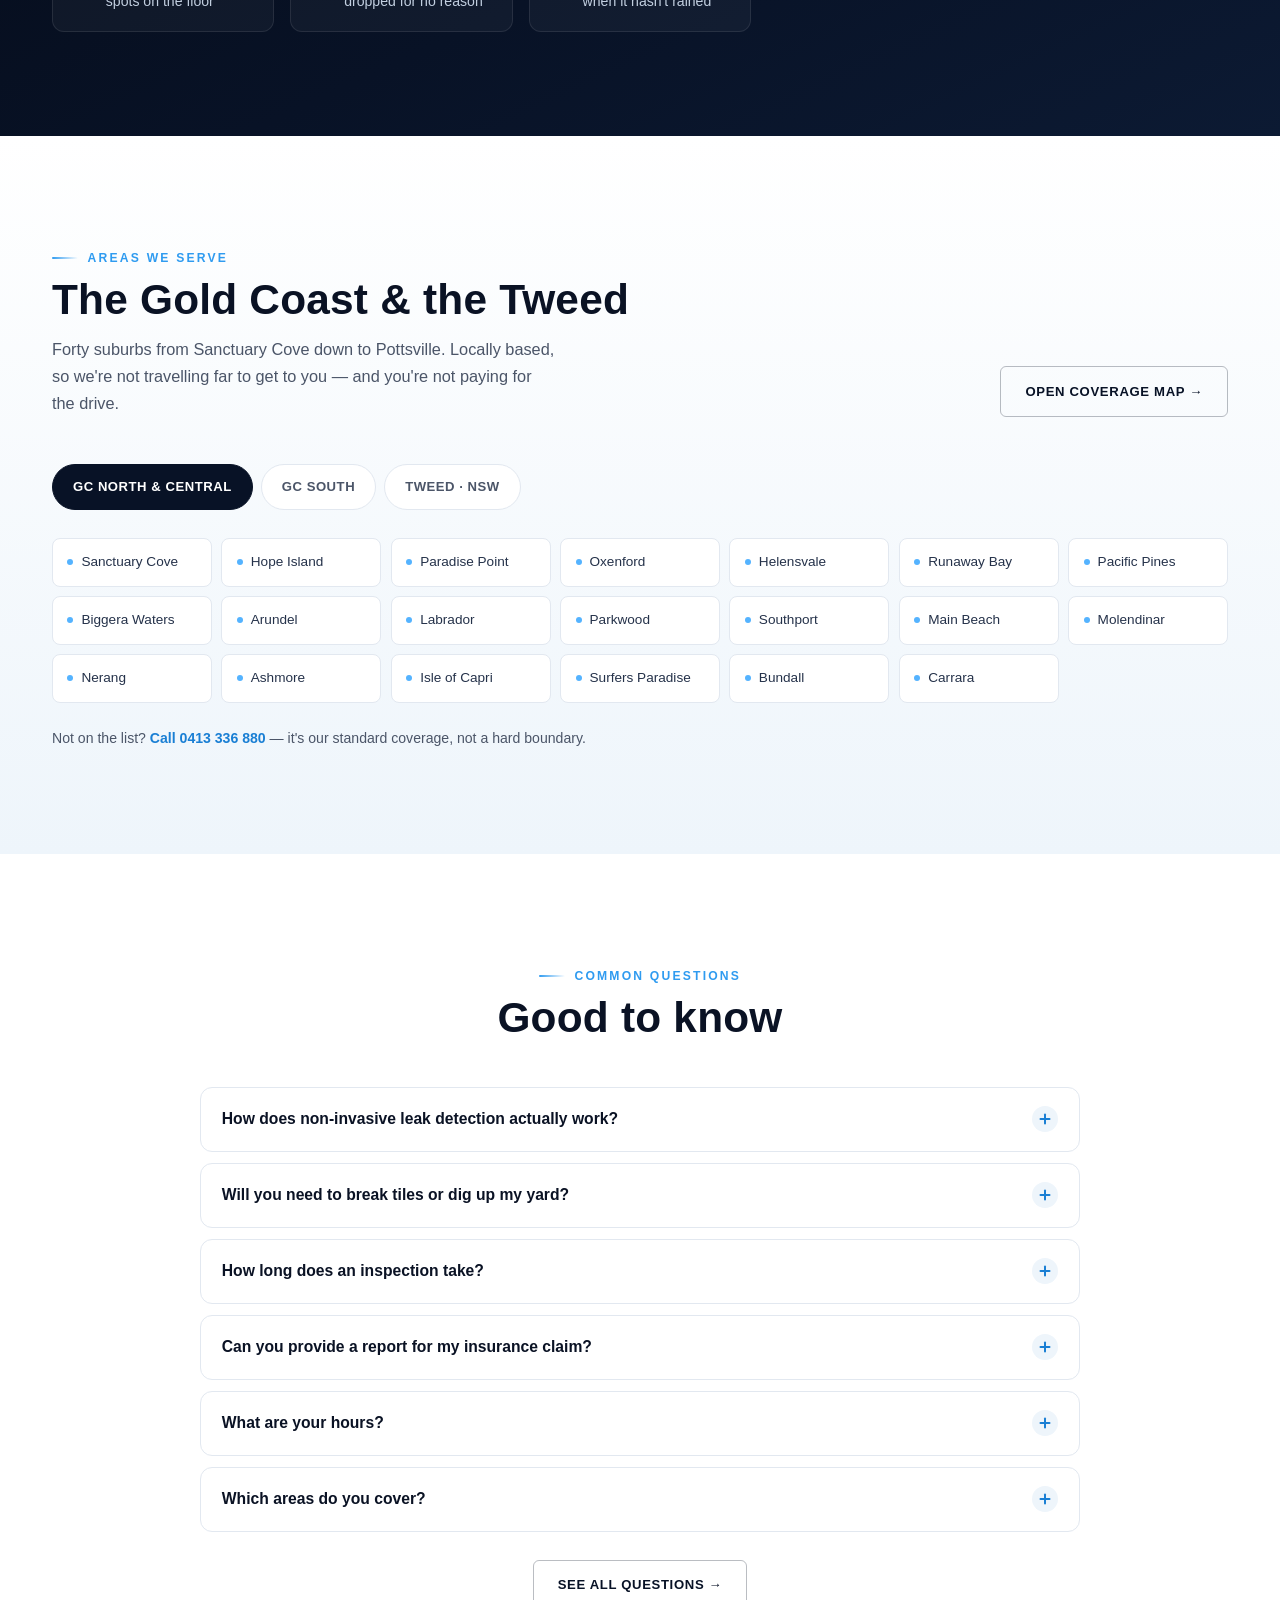
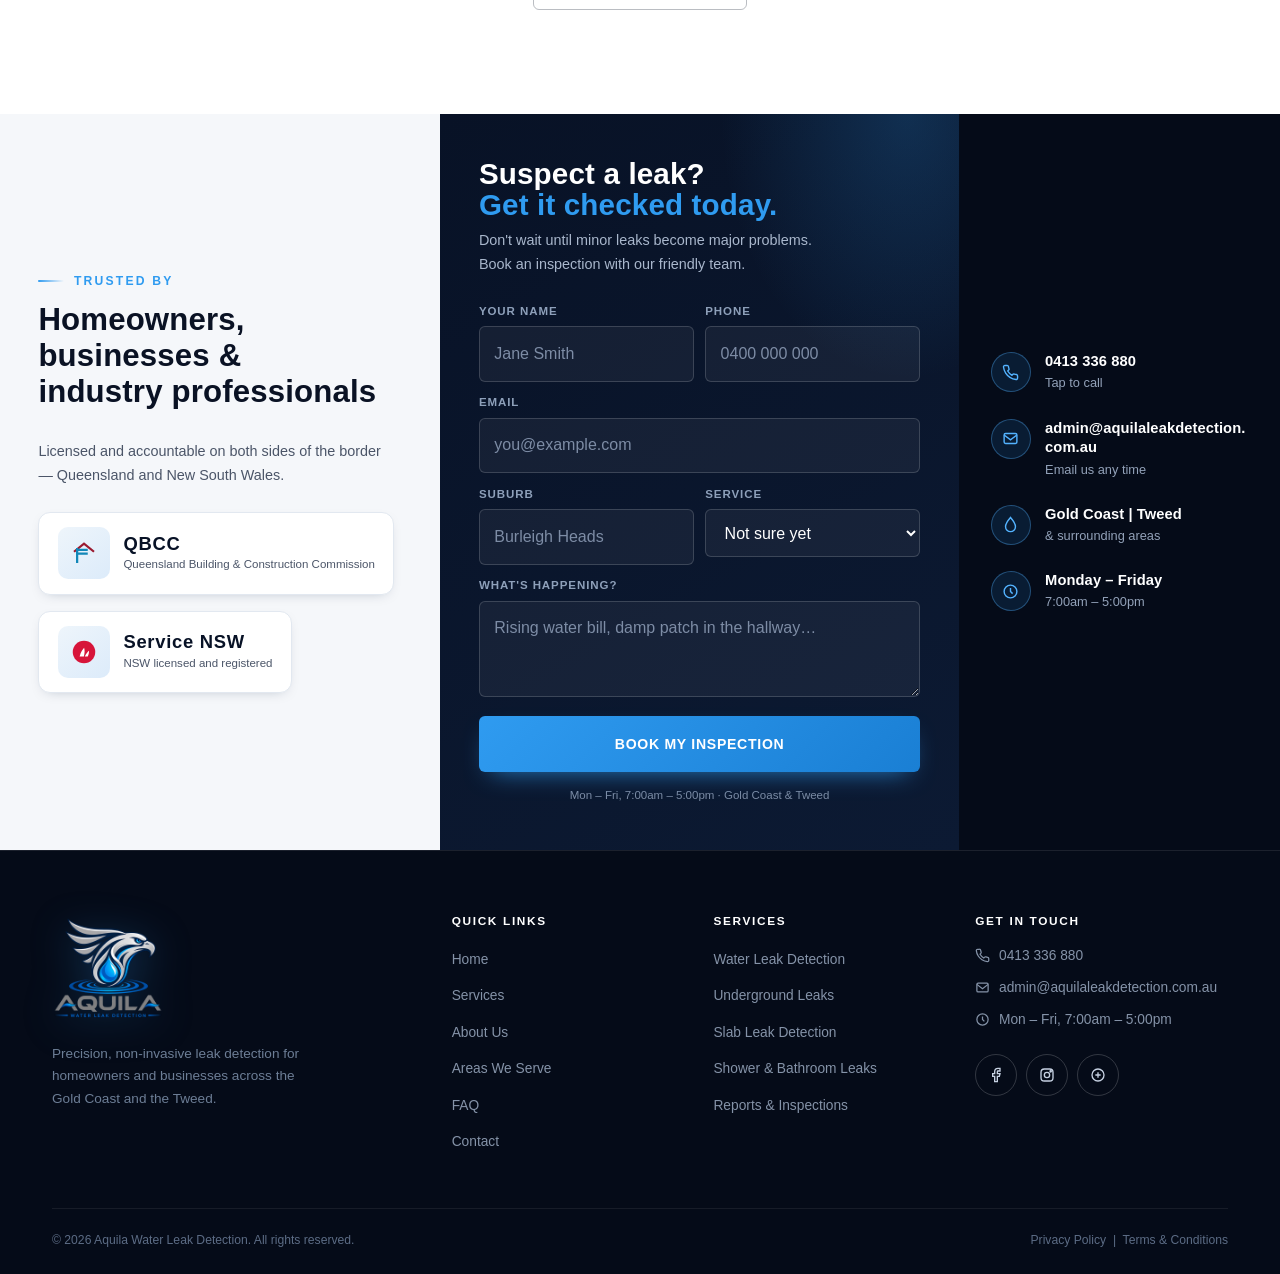
==== commit cc5516de: "Update index.html" ====
--- a/index.html
+++ b/index.html
@@ -380,7 +380,13 @@
     <div class="contact-cta" id="contact">
       <h2>Suspect a leak?<br><span class="accent">Get it checked today.</span></h2>
       <p>Don't wait until minor leaks become major problems. Book an inspection with our friendly team.</p>
-      <form data-contact novalidate>
+      <!-- Posts natively to FormSubmit if JS is off or the fetch fails.
+           The endpoint is also set in assets/js/main.js — change both to move relay. -->
+      <form data-contact novalidate method="POST" action="https://formsubmit.co/admin@aquilaleakdetection.com.au">
+        <input type="hidden" name="_subject" value="Website enquiry — Aquila Water Leak Detection">
+        <input type="hidden" name="_template" value="table">
+        <input type="hidden" name="_captcha" value="false">
+        <input type="hidden" name="_next" data-next="thank-you.html" value="">
         <div class="form-row">
           <div class="field"><label for="h-name">Your name</label><input id="h-name" type="text" name="name" autocomplete="name" placeholder="Jane Smith" required></div>
           <div class="field"><label for="h-phone">Phone</label><input id="h-phone" type="tel" name="phone" autocomplete="tel" placeholder="0400 000 000" required></div>
--- a/assets/css/style.css
+++ b/assets/css/style.css
@@ -0,0 +1,1011 @@
+/* ==========================================================================
+   AQUILA WATER LEAK DETECTION — Design System
+   ========================================================================== */
+
+/* ---------- 1. Tokens ---------- */
+:root{
+  /* Brand */
+  --navy-950:#050b18;
+  --navy-900:#081226;
+  --navy-850:#0a1730;
+  --navy-800:#0c1a33;
+  --navy-700:#122448;
+  --blue-600:#1a7fd4;
+  --blue-500:#2f9bf0;
+  --blue-400:#54b3ff;
+  --blue-300:#8fd0ff;
+  --blue-200:#c2e6ff;
+  --ice-100:#eef5fb;
+  --paper:#f5f7fa;
+  --paper-2:#eef2f7;
+  --white:#ffffff;
+  --ink-900:#0a1224;
+  --ink-700:#25324a;
+  --ink-600:#4b5568;
+  --ink-400:#8593a8;
+  --line:#e2e8f0;
+  --line-dark:rgba(255,255,255,0.09);
+
+  /* Type */
+  --font-display:'Barlow Condensed','Oswald','Arial Narrow',sans-serif;
+  --font-body:'Inter',-apple-system,BlinkMacSystemFont,'Segoe UI',Roboto,sans-serif;
+
+  /* Fluid scale */
+  --fs-hero:clamp(2.15rem, 1.15rem + 4.4vw, 4.1rem);
+  --fs-h2:clamp(1.75rem, 1.15rem + 2.4vw, 2.65rem);
+  --fs-h3:clamp(1.15rem, 0.95rem + 0.8vw, 1.45rem);
+  --fs-body:clamp(0.95rem, 0.9rem + 0.22vw, 1.05rem);
+
+  /* Space */
+  --gutter:clamp(1.15rem, 0.55rem + 2.4vw, 2rem);
+  --section-y:clamp(3.75rem, 2rem + 6vw, 6.5rem);
+  --maxw:1240px;
+
+  /* Effects */
+  --radius:14px;
+  --radius-sm:8px;
+  --shadow-sm:0 4px 14px -8px rgba(12,32,64,.35);
+  --shadow-md:0 18px 40px -24px rgba(10,28,60,.45);
+  --shadow-lg:0 36px 80px -36px rgba(6,18,40,.6);
+  --ease:cubic-bezier(.22,.68,.26,1);
+  --header-h:78px;
+}
+
+/* ---------- 2. Reset & base ---------- */
+*,*::before,*::after{margin:0;padding:0;box-sizing:border-box;}
+html{
+  scroll-behavior:smooth;
+  scroll-padding-top:calc(var(--header-h) + 12px);
+  -webkit-text-size-adjust:100%;
+}
+body{
+  font-family:var(--font-body);
+  font-size:var(--fs-body);
+  line-height:1.65;
+  color:var(--ink-900);
+  background:var(--white);
+  overflow-x:hidden;
+  -webkit-font-smoothing:antialiased;
+  text-rendering:optimizeLegibility;
+}
+/* height:auto is load-bearing — without it, an image constrained by max-width
+   keeps the height from its width/height attributes and renders squashed. */
+img{max-width:100%;height:auto;display:block;}
+svg{max-width:100%;display:block;}
+a{text-decoration:none;color:inherit;}
+ul,ol{list-style:none;}
+button{font:inherit;cursor:pointer;border:none;background:none;color:inherit;}
+input,textarea,select{font:inherit;}
+:focus-visible{outline:3px solid var(--blue-400);outline-offset:3px;border-radius:4px;}
+::selection{background:var(--blue-500);color:#fff;}
+
+h1,h2,h3,h4{
+  font-family:var(--font-display);
+  font-weight:800;
+  letter-spacing:.005em;
+  line-height:1.04;
+  text-wrap:balance;
+}
+p{text-wrap:pretty;}
+
+/* ---------- 3. Layout utilities ---------- */
+/* overflow-x:clip contains decorative glows/rings that bleed past the viewport
+   without creating a scroll container — so position:sticky keeps working. */
+main{overflow-x:clip;}
+.wrap{width:100%;max-width:var(--maxw);margin-inline:auto;padding-inline:var(--gutter);}
+.section{padding-block:var(--section-y);}
+.section--tight{padding-block:calc(var(--section-y) * .68);}
+.bg-paper{background:var(--paper);}
+.bg-ice{background:linear-gradient(180deg,var(--white),var(--ice-100));}
+.bg-navy{
+  background:
+    radial-gradient(ellipse 900px 500px at 85% 0%, rgba(47,155,240,.18), transparent 62%),
+    linear-gradient(155deg,var(--navy-950),var(--navy-900) 55%,var(--navy-800));
+  color:var(--white);
+}
+.center{text-align:center;}
+.center .section-head{justify-content:center;text-align:center;}
+.center .section-head .lede{margin-inline:auto;}
+
+.eyebrow{
+  display:inline-flex;align-items:center;gap:.6rem;
+  font-weight:700;font-size:.76rem;letter-spacing:.18em;text-transform:uppercase;
+  color:var(--blue-500);
+}
+.eyebrow::before{
+  content:"";width:26px;height:2px;border-radius:2px;
+  background:linear-gradient(90deg,var(--blue-500),transparent);
+}
+.bg-navy .eyebrow, .hero .eyebrow{color:var(--blue-400);}
+.bg-navy .eyebrow::before{background:linear-gradient(90deg,var(--blue-400),transparent);}
+
+.section-head{
+  display:flex;justify-content:space-between;align-items:flex-end;gap:1.5rem;
+  margin-bottom:clamp(2rem,1.2rem + 2.2vw,3.25rem);flex-wrap:wrap;
+}
+.section-head h2{font-size:var(--fs-h2);margin-top:.6rem;}
+.section-head .lede{
+  color:var(--ink-600);max-width:58ch;margin-top:.9rem;font-size:1.02rem;
+}
+.bg-navy .section-head .lede{color:#a9b7cc;}
+.accent{color:var(--blue-500);}
+.bg-navy .accent,.hero .accent{color:var(--blue-400);}
+
+/* ---------- 4. Buttons ---------- */
+.btn{
+  position:relative;overflow:hidden;
+  display:inline-flex;align-items:center;justify-content:center;gap:.55rem;
+  min-height:48px;padding:.85rem 1.5rem;
+  font-weight:700;font-size:.82rem;letter-spacing:.05em;text-transform:uppercase;
+  border-radius:6px;transition:transform .2s var(--ease),background .2s,border-color .2s,box-shadow .25s;
+  white-space:nowrap;
+}
+.btn svg{flex-shrink:0;}
+.btn::after{
+  content:"";position:absolute;inset:0;
+  background:linear-gradient(115deg,transparent 30%,rgba(255,255,255,.28) 50%,transparent 70%);
+  transform:translateX(-120%);transition:transform .6s var(--ease);
+}
+.btn:hover::after{transform:translateX(120%);}
+.btn-primary{
+  background:linear-gradient(135deg,var(--blue-500),var(--blue-600));
+  color:var(--white);box-shadow:0 10px 26px -12px rgba(47,155,240,.85);
+}
+.btn-primary:hover{transform:translateY(-2px);box-shadow:0 16px 34px -12px rgba(47,155,240,.9);}
+.btn-outline{background:rgba(255,255,255,.04);color:var(--white);border:1.5px solid rgba(255,255,255,.32);}
+.btn-outline:hover{border-color:var(--white);background:rgba(255,255,255,.1);transform:translateY(-2px);}
+.btn-dark-outline{background:transparent;color:var(--navy-900);border:1.5px solid rgba(10,18,36,.28);}
+.btn-dark-outline:hover{background:var(--navy-900);color:var(--white);border-color:var(--navy-900);transform:translateY(-2px);}
+.btn-ghost{color:var(--blue-500);padding-inline:0;min-height:auto;}
+.btn-ghost:hover{color:var(--blue-600);gap:.85rem;}
+.btn-block{width:100%;}
+.btn-lg{min-height:56px;padding:1rem 1.9rem;font-size:.88rem;}
+
+/* ---------- 5. Reveal on scroll ---------- */
+.reveal{opacity:0;transform:translateY(26px);transition:opacity .7s var(--ease),transform .7s var(--ease);}
+.reveal.in{opacity:1;transform:none;}
+.reveal[data-d="1"]{transition-delay:.08s}
+.reveal[data-d="2"]{transition-delay:.16s}
+.reveal[data-d="3"]{transition-delay:.24s}
+.reveal[data-d="4"]{transition-delay:.32s}
+.reveal[data-d="5"]{transition-delay:.4s}
+.reveal[data-d="6"]{transition-delay:.48s}
+
+/* ---------- 6. Scroll progress ---------- */
+.scroll-progress{
+  position:fixed;top:0;left:0;height:3px;width:100%;z-index:200;
+  transform:scaleX(0);transform-origin:0 50%;
+  background:linear-gradient(90deg,var(--blue-600),var(--blue-400),var(--blue-300));
+  pointer-events:none;
+}
+
+/* ---------- 7. Header ---------- */
+.site-header{
+  position:sticky;top:0;z-index:120;
+  background:rgba(5,11,24,.78);
+  backdrop-filter:blur(14px) saturate(140%);
+  -webkit-backdrop-filter:blur(14px) saturate(140%);
+  border-bottom:1px solid var(--line-dark);
+  transition:background .3s,box-shadow .3s,border-color .3s;
+}
+.site-header.scrolled{background:rgba(5,11,24,.96);box-shadow:0 12px 30px -20px rgba(0,0,0,.9);}
+.header-inner{
+  display:flex;align-items:center;justify-content:space-between;gap:1.25rem;
+  max-width:var(--maxw);margin-inline:auto;
+  padding:.85rem var(--gutter);min-height:var(--header-h);
+}
+.logo{display:flex;align-items:center;gap:.7rem;flex-shrink:0;}
+.logo-mark{
+  height:46px;width:auto;
+  filter:drop-shadow(0 3px 7px rgba(47,155,240,.22));
+  transition:transform .35s var(--ease);
+}
+.logo:hover .logo-mark{transform:translateY(-2px) scale(1.03);}
+.logotext{display:flex;flex-direction:column;line-height:1;}
+.logotext .name{
+  font-family:var(--font-display);font-weight:800;font-size:1.55rem;
+  letter-spacing:.05em;color:var(--white);
+}
+.logotext .tag{
+  font-size:.53rem;letter-spacing:.26em;color:var(--blue-300);margin-top:.28rem;font-weight:600;
+}
+.main-nav{display:flex;gap:clamp(1rem,2.1vw,2rem);}
+.main-nav a{
+  font-size:.82rem;font-weight:600;letter-spacing:.04em;text-transform:uppercase;
+  color:#c3d0e2;position:relative;padding-block:.45rem;transition:color .2s;
+}
+.main-nav a::after{
+  content:"";position:absolute;left:0;right:0;bottom:0;height:2px;border-radius:2px;
+  background:linear-gradient(90deg,var(--blue-500),var(--blue-300));
+  transform:scaleX(0);transform-origin:0 50%;transition:transform .3s var(--ease);
+}
+.main-nav a:hover{color:var(--white);}
+.main-nav a:hover::after,.main-nav a[aria-current="page"]::after{transform:scaleX(1);}
+.main-nav a[aria-current="page"]{color:var(--white);}
+.header-right{display:flex;align-items:center;gap:.9rem;flex-shrink:0;}
+.phone-chip{
+  display:flex;align-items:center;gap:.5rem;color:var(--white);
+  font-weight:700;font-size:.92rem;white-space:nowrap;transition:color .2s;
+}
+.phone-chip:hover{color:var(--blue-300);}
+.phone-chip svg{flex-shrink:0;}
+
+/* Burger */
+.nav-toggle{
+  display:none;width:46px;height:46px;border-radius:8px;
+  align-items:center;justify-content:center;
+  border:1px solid rgba(255,255,255,.16);background:rgba(255,255,255,.05);
+}
+.nav-toggle span{
+  display:block;width:20px;height:2px;background:var(--white);border-radius:2px;position:relative;
+  transition:background .2s var(--ease);
+}
+.nav-toggle span::before,.nav-toggle span::after{
+  content:"";position:absolute;left:0;width:20px;height:2px;background:var(--white);border-radius:2px;
+  transition:transform .3s var(--ease),top .2s var(--ease);
+}
+.nav-toggle span::before{top:-6px;}
+.nav-toggle span::after{top:6px;}
+body.nav-open .nav-toggle span{background:transparent;}
+body.nav-open .nav-toggle span::before{top:0;transform:rotate(45deg);}
+body.nav-open .nav-toggle span::after{top:0;transform:rotate(-45deg);}
+
+/* Mobile drawer */
+.mobile-drawer{
+  position:fixed;inset:0;z-index:115;
+  display:flex;flex-direction:column;
+  padding:calc(var(--header-h) + 1.5rem) var(--gutter) calc(2rem + env(safe-area-inset-bottom));
+  background:
+    radial-gradient(ellipse 700px 420px at 80% 8%, rgba(47,155,240,.2), transparent 60%),
+    linear-gradient(160deg,var(--navy-950),var(--navy-900) 60%,var(--navy-800));
+  overflow-y:auto;overscroll-behavior:contain;
+  opacity:0;visibility:hidden;transform:translateY(-8px);
+  transition:opacity .32s var(--ease),transform .32s var(--ease),visibility .32s;
+}
+body.nav-open .mobile-drawer{opacity:1;visibility:visible;transform:none;}
+.mobile-drawer nav{display:flex;flex-direction:column;}
+.mobile-drawer nav a{
+  display:flex;align-items:center;justify-content:space-between;
+  font-family:var(--font-display);font-weight:700;font-size:1.65rem;letter-spacing:.02em;
+  text-transform:uppercase;color:#dbe6f4;
+  padding:1rem 0;border-bottom:1px solid rgba(255,255,255,.08);
+  opacity:0;transform:translateX(-14px);
+  transition:color .2s,opacity .4s var(--ease),transform .4s var(--ease);
+}
+body.nav-open .mobile-drawer nav a{opacity:1;transform:none;}
+.mobile-drawer nav a:nth-child(1){transition-delay:.06s}
+.mobile-drawer nav a:nth-child(2){transition-delay:.1s}
+.mobile-drawer nav a:nth-child(3){transition-delay:.14s}
+.mobile-drawer nav a:nth-child(4){transition-delay:.18s}
+.mobile-drawer nav a:nth-child(5){transition-delay:.22s}
+.mobile-drawer nav a:nth-child(6){transition-delay:.26s}
+.mobile-drawer nav a:nth-child(7){transition-delay:.3s}
+.mobile-drawer nav a:hover,.mobile-drawer nav a[aria-current="page"]{color:var(--blue-400);}
+.mobile-drawer nav a svg{opacity:.5;}
+.drawer-foot{margin-top:auto;padding-top:2rem;display:grid;gap:.75rem;}
+.drawer-meta{
+  display:flex;flex-wrap:wrap;gap:.4rem 1.25rem;color:#8ea0ba;font-size:.82rem;padding-top:1rem;
+}
+
+/* ---------- 8. Hero ---------- */
+.hero{
+  position:relative;overflow:hidden;isolation:isolate;
+  background:linear-gradient(160deg,var(--navy-950) 0%,var(--navy-900) 55%,var(--navy-800) 100%);
+  padding-top:clamp(2.75rem,1.5rem + 4vw,4.75rem);
+}
+.hero-aura{
+  position:absolute;inset:-20% -10%;z-index:-2;pointer-events:none;
+  background:
+    radial-gradient(ellipse 46% 42% at 78% 18%, rgba(47,155,240,.32), transparent 62%),
+    radial-gradient(ellipse 40% 40% at 12% 82%, rgba(26,127,212,.22), transparent 65%);
+  animation:auraDrift 18s ease-in-out infinite alternate;
+}
+@keyframes auraDrift{
+  0%{transform:translate3d(0,0,0) scale(1);}
+  100%{transform:translate3d(-3%,2%,0) scale(1.08);}
+}
+.hero-rings{
+  position:absolute;left:50%;bottom:-42%;width:min(1400px,190%);aspect-ratio:1;
+  transform:translateX(-50%);z-index:-1;opacity:.4;pointer-events:none;
+}
+.hero-rings span{
+  position:absolute;inset:0;margin:auto;border-radius:50%;
+  border:1px solid rgba(84,179,255,.22);
+  animation:ripple 7s var(--ease) infinite;
+}
+.hero-rings span:nth-child(2){animation-delay:1.75s}
+.hero-rings span:nth-child(3){animation-delay:3.5s}
+.hero-rings span:nth-child(4){animation-delay:5.25s}
+@keyframes ripple{
+  0%{width:6%;height:6%;opacity:0;}
+  12%{opacity:.85;}
+  100%{width:100%;height:100%;opacity:0;}
+}
+.hero-grid{
+  display:grid;grid-template-columns:1.06fr .94fr;gap:clamp(2rem,4vw,3.25rem);align-items:center;
+  max-width:var(--maxw);margin-inline:auto;
+  padding:0 var(--gutter) clamp(3rem,2rem + 3vw,4.5rem);
+}
+.hero-copy h1{font-size:var(--fs-hero);color:var(--white);margin:.9rem 0 1.15rem;letter-spacing:-.005em;}
+.hero-copy .sub{font-size:clamp(1rem,.95rem + .35vw,1.15rem);color:#aebdd2;max-width:34ch;margin-bottom:1.9rem;}
+.hero-btns{display:flex;gap:.8rem;margin-bottom:2.5rem;flex-wrap:wrap;}
+.hero-features{display:grid;grid-template-columns:repeat(3,minmax(0,1fr));gap:1.15rem;max-width:560px;}
+.hf-item{display:flex;align-items:flex-start;gap:.75rem;}
+.hf-icon{
+  width:44px;height:44px;border-radius:50%;flex-shrink:0;
+  border:1.5px solid rgba(84,179,255,.42);background:rgba(47,155,240,.1);
+  display:flex;align-items:center;justify-content:center;
+  transition:transform .3s var(--ease),background .3s;
+}
+.hf-item:hover .hf-icon{transform:translateY(-3px);background:rgba(47,155,240,.22);}
+.hf-item h3{font-family:var(--font-body);font-size:.78rem;font-weight:700;text-transform:uppercase;letter-spacing:.06em;color:var(--white);margin-bottom:.2rem;}
+.hf-item p{font-size:.76rem;color:#8496b0;line-height:1.4;}
+
+.hero-art{position:relative;}
+.hero-photo-frame{
+  position:relative;border-radius:var(--radius);overflow:hidden;
+  border:1px solid rgba(84,179,255,.2);box-shadow:var(--shadow-lg);
+  will-change:transform;
+}
+.hero-photo-frame img{width:100%;height:100%;object-fit:cover;aspect-ratio:514/459;}
+.hero-photo-frame::after{
+  content:"";position:absolute;inset:0;pointer-events:none;
+  background:linear-gradient(200deg,rgba(8,18,38,0) 48%,rgba(5,11,24,.55) 100%);
+}
+.hero-photo-glow{
+  position:absolute;inset:-34px;z-index:-1;filter:blur(14px);
+  background:radial-gradient(ellipse 62% 62% at 60% 32%, rgba(47,155,240,.34), transparent 70%);
+}
+.hero-badge{
+  position:absolute;display:flex;align-items:center;gap:.65rem;
+  padding:.7rem .95rem;border-radius:10px;
+  background:rgba(6,14,30,.82);backdrop-filter:blur(12px);
+  border:1px solid rgba(84,179,255,.28);box-shadow:var(--shadow-md);
+  animation:float 5.5s ease-in-out infinite;
+}
+.hero-badge b{display:block;font-size:.9rem;color:var(--white);font-weight:700;line-height:1.15;}
+.hero-badge span{display:block;font-size:.68rem;color:#94a6c0;letter-spacing:.04em;}
+.hero-badge--tl{top:8%;left:-14px;}
+.hero-badge--br{bottom:9%;right:-14px;animation-delay:2s;}
+@keyframes float{0%,100%{transform:translateY(0)}50%{transform:translateY(-9px)}}
+
+/* Hero wave separator */
+.wave-sep{display:block;width:100%;height:auto;line-height:0;}
+.wave-sep svg{width:100%;height:clamp(38px,5vw,72px);display:block;}
+
+/* ---------- 10. Service cards ---------- */
+.service-grid{display:grid;grid-template-columns:repeat(auto-fit,minmax(210px,1fr));gap:1.15rem;}
+.service-card{
+  position:relative;overflow:hidden;isolation:isolate;
+  display:flex;flex-direction:column;
+  background:var(--white);border:1px solid var(--line);border-radius:var(--radius);
+  padding:1.7rem 1.35rem 1.5rem;
+  transition:transform .28s var(--ease),box-shadow .28s var(--ease),border-color .28s;
+}
+.service-card::before{
+  content:"";position:absolute;inset:0;z-index:-1;opacity:0;transition:opacity .3s;
+  background:radial-gradient(320px circle at var(--mx,50%) var(--my,0%), rgba(47,155,240,.12), transparent 65%);
+}
+.service-card:hover{transform:translateY(-6px);border-color:rgba(47,155,240,.55);box-shadow:var(--shadow-md);}
+.service-card:hover::before{opacity:1;}
+.service-card .sicon{
+  width:52px;height:52px;border-radius:13px;margin-bottom:1.1rem;
+  background:linear-gradient(140deg,var(--ice-100),#dcebfa);
+  display:flex;align-items:center;justify-content:center;
+  transition:transform .32s var(--ease);
+}
+.service-card:hover .sicon{transform:rotate(-6deg) scale(1.06);}
+.service-card h3{
+  font-family:var(--font-body);font-size:.9rem;font-weight:700;letter-spacing:.02em;
+  text-transform:uppercase;line-height:1.3;margin-bottom:.6rem;
+}
+.service-card p{font-size:.86rem;color:var(--ink-600);line-height:1.6;}
+.service-card .more{
+  margin-top:1.1rem;font-size:.76rem;font-weight:700;letter-spacing:.08em;text-transform:uppercase;
+  color:var(--blue-500);display:inline-flex;align-items:center;gap:.4rem;
+  opacity:.75;transition:gap .25s,opacity .25s;
+}
+.service-card:hover .more{gap:.7rem;opacity:1;}
+
+/* ---------- 11. Process timeline ---------- */
+.process{display:grid;grid-template-columns:repeat(4,1fr);gap:1.5rem;position:relative;}
+.process::before{
+  content:"";position:absolute;top:26px;left:8%;right:8%;height:2px;
+  background:linear-gradient(90deg,transparent,rgba(84,179,255,.45),rgba(84,179,255,.45),transparent);
+}
+.step{position:relative;text-align:center;}
+.step-num{
+  width:54px;height:54px;margin:0 auto 1.15rem;border-radius:50%;
+  display:flex;align-items:center;justify-content:center;
+  font-family:var(--font-display);font-weight:800;font-size:1.3rem;
+  color:var(--white);background:linear-gradient(140deg,var(--blue-500),var(--blue-600));
+  box-shadow:0 0 0 6px rgba(47,155,240,.14),0 12px 26px -14px rgba(47,155,240,.9);
+  transition:transform .3s var(--ease),box-shadow .3s;
+}
+.bg-navy .step-num{box-shadow:0 0 0 6px rgba(47,155,240,.16),0 0 0 12px rgba(47,155,240,.06);}
+.step:hover .step-num{transform:translateY(-4px) scale(1.06);}
+.step h3{font-size:1.05rem;margin-bottom:.5rem;letter-spacing:.02em;text-transform:uppercase;font-size:.95rem;font-family:var(--font-body);font-weight:700;}
+.step p{font-size:.85rem;color:var(--ink-600);line-height:1.6;max-width:26ch;margin-inline:auto;}
+.bg-navy .step p{color:#9dadc4;}
+
+/* ---------- 12. About / split ---------- */
+.split{display:grid;grid-template-columns:1fr 1fr;gap:clamp(2rem,4vw,4rem);align-items:center;}
+.split--3{grid-template-columns:.95fr .7fr 1fr;gap:clamp(2rem,3.5vw,3.25rem);}
+.emblem{
+  width:100%;max-width:250px;height:auto;margin-inline:auto;
+  filter:drop-shadow(0 22px 40px rgba(47,155,240,.28));
+  animation:float 7s ease-in-out infinite;
+}
+.check-list{display:grid;gap:1.15rem;}
+.check-list li{display:flex;gap:.9rem;align-items:flex-start;}
+.check-list .tick{
+  width:26px;height:26px;border-radius:50%;flex-shrink:0;margin-top:2px;
+  border:1.5px solid var(--blue-400);background:rgba(47,155,240,.1);
+  display:flex;align-items:center;justify-content:center;
+}
+.check-list h3{font-family:var(--font-body);font-size:.88rem;font-weight:700;text-transform:uppercase;letter-spacing:.03em;margin-bottom:.2rem;}
+.check-list p{font-size:.82rem;color:#93a2b9;line-height:1.5;}
+.bg-paper .check-list p,.bg-ice .check-list p{color:var(--ink-600);}
+
+/* ---------- 13. Warning signs ---------- */
+.signs-grid{display:grid;grid-template-columns:repeat(auto-fit,minmax(200px,1fr));gap:1rem;}
+.sign{
+  display:flex;gap:.9rem;align-items:flex-start;
+  padding:1.15rem 1.15rem;border-radius:12px;
+  background:rgba(255,255,255,.04);border:1px solid rgba(255,255,255,.09);
+  transition:background .25s,border-color .25s,transform .25s var(--ease);
+}
+.sign:hover{background:rgba(47,155,240,.1);border-color:rgba(84,179,255,.4);transform:translateY(-3px);}
+.sign svg{flex-shrink:0;margin-top:2px;}
+.sign p{font-size:.88rem;color:#c2cfe0;line-height:1.5;}
+
+/* ---------- 14. Areas ---------- */
+.tabs{display:flex;gap:.5rem;flex-wrap:wrap;margin-bottom:1.75rem;}
+.tab{
+  padding:.7rem 1.25rem;border-radius:999px;font-size:.82rem;font-weight:700;
+  letter-spacing:.04em;text-transform:uppercase;min-height:44px;
+  border:1.5px solid var(--line);color:var(--ink-600);background:var(--white);
+  transition:all .22s var(--ease);
+}
+.tab:hover{border-color:var(--blue-400);color:var(--blue-600);}
+.tab[aria-selected="true"]{background:var(--navy-900);border-color:var(--navy-900);color:var(--white);}
+.suburbs{display:none;grid-template-columns:repeat(auto-fill,minmax(158px,1fr));gap:.6rem;}
+.suburbs.active{display:grid;animation:fadeUp .45s var(--ease);}
+@keyframes fadeUp{from{opacity:0;transform:translateY(10px)}to{opacity:1;transform:none}}
+.suburb{
+  display:flex;align-items:center;gap:.5rem;
+  padding:.75rem .9rem;border-radius:8px;font-size:.85rem;font-weight:500;
+  background:var(--white);border:1px solid var(--line);color:var(--ink-700);
+  transition:all .2s var(--ease);
+}
+.suburb::before{
+  content:"";width:6px;height:6px;border-radius:50%;background:var(--blue-400);flex-shrink:0;
+}
+.suburb:hover{border-color:var(--blue-400);background:var(--ice-100);transform:translateY(-2px);}
+
+/* ---------- 15. FAQ accordion ---------- */
+.faq{display:grid;gap:.7rem;max-width:880px;margin-inline:auto;}
+.faq-item{border:1px solid var(--line);border-radius:12px;background:var(--white);overflow:hidden;transition:border-color .25s,box-shadow .25s;}
+.faq-item.open{border-color:rgba(47,155,240,.5);box-shadow:var(--shadow-sm);}
+.faq-q{
+  width:100%;display:flex;align-items:center;justify-content:space-between;gap:1rem;
+  padding:1.15rem 1.3rem;text-align:left;
+  font-weight:600;font-size:.98rem;color:var(--ink-900);min-height:56px;
+}
+.faq-q:hover{color:var(--blue-600);}
+.faq-icon{
+  width:26px;height:26px;flex-shrink:0;border-radius:50%;position:relative;
+  background:var(--ice-100);transition:background .25s,transform .3s var(--ease);
+}
+.faq-icon::before,.faq-icon::after{
+  content:"";position:absolute;top:50%;left:50%;translate:-50% -50%;
+  background:var(--blue-600);border-radius:2px;transition:transform .3s var(--ease);
+}
+.faq-icon::before{width:11px;height:2px;}
+.faq-icon::after{width:2px;height:11px;}
+.faq-item.open .faq-icon{background:var(--blue-500);}
+.faq-item.open .faq-icon::before,.faq-item.open .faq-icon::after{background:#fff;}
+.faq-item.open .faq-icon::after{transform:scaleY(0);}
+.faq-a{max-height:0;overflow:hidden;transition:max-height .38s var(--ease);}
+.faq-a p{padding:0 1.3rem 1.3rem;color:var(--ink-600);font-size:.92rem;line-height:1.7;}
+
+/* ---------- 16. Trust + contact ---------- */
+.trust-grid{display:grid;grid-template-columns:.85fr 1fr .62fr;}
+.trust-left{padding:clamp(3rem,4vw,5rem) clamp(1.5rem,3vw,3rem);display:flex;flex-direction:column;justify-content:center;}
+.trust-left h2{font-size:clamp(1.5rem,1.1rem + 1.6vw,1.95rem);line-height:1.15;margin:.7rem 0 1.9rem;}
+.trust-badges{display:flex;gap:1.5rem;flex-wrap:wrap;}
+.trust-badge{display:flex;align-items:center;gap:.65rem;}
+.tb-icon{
+  width:46px;height:46px;border-radius:50%;flex-shrink:0;
+  background:var(--white);border:1px solid var(--line);
+  display:flex;align-items:center;justify-content:center;
+  transition:transform .28s var(--ease),border-color .28s;
+}
+.trust-badge:hover .tb-icon{transform:translateY(-3px);border-color:var(--blue-400);}
+.trust-badge span{font-size:.72rem;font-weight:700;color:var(--ink-600);letter-spacing:.02em;line-height:1.25;}
+
+.contact-cta{
+  background:
+    radial-gradient(ellipse 60% 60% at 90% 0%, rgba(47,155,240,.2), transparent 60%),
+    linear-gradient(150deg,var(--navy-900),var(--navy-800));
+  padding:clamp(2.5rem,3.5vw,3.75rem) clamp(1.5rem,3vw,2.75rem);color:var(--white);
+}
+.contact-cta h2{font-size:clamp(1.5rem,1.15rem + 1.4vw,1.85rem);margin-bottom:.5rem;}
+.contact-cta > p{color:#a9b7cc;font-size:.9rem;margin-bottom:1.6rem;max-width:44ch;}
+.form-row{display:grid;grid-template-columns:1fr 1fr;gap:.7rem;}
+.field{margin-bottom:.7rem;}
+.field label{display:block;font-size:.72rem;letter-spacing:.08em;text-transform:uppercase;color:#8ea0ba;margin-bottom:.35rem;font-weight:600;}
+input[type=text],input[type=email],input[type=tel],select,textarea{
+  width:100%;padding:.85rem .9rem;font-size:16px;
+  background:rgba(255,255,255,.05);border:1px solid rgba(255,255,255,.16);
+  border-radius:6px;color:var(--white);transition:border-color .2s,background .2s;
+}
+textarea{resize:vertical;min-height:96px;}
+select option{background:var(--navy-800);color:var(--white);}
+input::placeholder,textarea::placeholder{color:#7d8ca5;}
+input:focus,textarea:focus,select:focus{border-color:var(--blue-400);background:rgba(255,255,255,.09);outline:none;box-shadow:0 0 0 3px rgba(47,155,240,.2);}
+.form-note{font-size:.72rem;color:#7d8ca5;margin-top:.85rem;text-align:center;}
+
+/* Honeypot — hidden from people, visible to naive bots */
+.hp-field{position:absolute!important;left:-9999px!important;width:1px;height:1px;overflow:hidden;}
+
+/* Inline validation */
+.field.invalid input,.field.invalid textarea,.field.invalid select{
+  border-color:#e5766c;background:rgba(229,118,108,.08);
+}
+.field-error{
+  display:none;margin-top:.3rem;font-size:.74rem;color:#f0a49c;font-weight:500;
+}
+.field.invalid .field-error{display:block;}
+
+button[type=submit][disabled]{opacity:.65;cursor:progress;}
+
+.form-msg{
+  display:none;margin-top:1rem;padding:.95rem 1.1rem;border-radius:8px;font-size:.88rem;line-height:1.55;
+}
+.form-msg.show{display:block;animation:fadeUp .4s var(--ease);}
+.form-msg.ok{
+  background:rgba(47,155,240,.14);border:1px solid rgba(84,179,255,.45);color:var(--blue-200);
+}
+.form-msg.err{
+  background:rgba(229,118,108,.12);border:1px solid rgba(229,118,108,.5);color:#ffc9c2;
+}
+.form-msg.warn{
+  background:rgba(230,170,60,.13);border:1px solid rgba(230,170,60,.5);color:#f4d9a4;
+}
+.form-msg a{color:#8fd0ff;font-weight:600;text-decoration:underline;text-underline-offset:2px;}
+
+.contact-info{
+  padding:clamp(2.5rem,3.5vw,3.75rem) clamp(1.5rem,2.5vw,2rem);
+  background:var(--navy-950);color:var(--white);
+  display:flex;flex-direction:column;gap:1.6rem;justify-content:center;
+}
+.ci-item{display:flex;gap:.9rem;align-items:flex-start;}
+.ci-icon{
+  width:40px;height:40px;border-radius:50%;flex-shrink:0;
+  background:rgba(47,155,240,.12);border:1px solid rgba(84,179,255,.35);
+  display:flex;align-items:center;justify-content:center;
+  transition:background .25s,transform .25s var(--ease);
+}
+.ci-item:hover .ci-icon{background:rgba(47,155,240,.25);transform:scale(1.06);}
+.ci-item h3{font-family:var(--font-body);font-size:.92rem;font-weight:600;margin-bottom:.15rem;line-height:1.35;word-break:break-word;}
+.ci-item p{font-size:.8rem;color:#93a2b9;line-height:1.45;}
+
+/* ---------- 17. Page hero (inner pages) ---------- */
+.page-hero{
+  position:relative;overflow:hidden;isolation:isolate;
+  background:
+    radial-gradient(ellipse 700px 400px at 82% 10%, rgba(47,155,240,.22), transparent 62%),
+    linear-gradient(160deg,var(--navy-950),var(--navy-900) 60%,var(--navy-800));
+  color:var(--white);
+  padding:clamp(3rem,2rem + 4vw,5.25rem) 0 clamp(3.25rem,2rem + 4.5vw,5.5rem);
+}
+.page-hero h1{font-size:clamp(2rem,1.35rem + 3vw,3.5rem);margin:.85rem 0 1rem;}
+.page-hero p{color:#a9b7cc;max-width:56ch;font-size:1.02rem;}
+.crumbs{display:flex;gap:.5rem;align-items:center;font-size:.78rem;color:#7f90aa;margin-bottom:.35rem;flex-wrap:wrap;}
+.crumbs a:hover{color:var(--blue-300);}
+.crumbs span{opacity:.5;}
+
+/* ---------- 18. Detail service rows ---------- */
+.svc-row{
+  display:grid;grid-template-columns:auto 1fr;gap:clamp(1.25rem,2.5vw,2.5rem);
+  padding:clamp(1.75rem,2vw,2.5rem);border-radius:var(--radius);
+  background:var(--white);border:1px solid var(--line);
+  transition:box-shadow .3s,border-color .3s,transform .3s var(--ease);
+}
+.svc-row:hover{box-shadow:var(--shadow-md);border-color:rgba(47,155,240,.4);transform:translateY(-3px);}
+.svc-row .sicon{
+  width:68px;height:68px;border-radius:16px;flex-shrink:0;
+  background:linear-gradient(140deg,var(--ice-100),#dcebfa);
+  display:flex;align-items:center;justify-content:center;
+}
+.svc-row h2{font-size:clamp(1.3rem,1.1rem + .9vw,1.75rem);margin-bottom:.65rem;}
+.svc-row > div > p{color:var(--ink-600);max-width:66ch;}
+.svc-includes{display:grid;grid-template-columns:repeat(auto-fit,minmax(210px,1fr));gap:.55rem .9rem;margin-top:1.35rem;}
+.svc-includes li{display:flex;gap:.55rem;align-items:flex-start;font-size:.87rem;color:var(--ink-700);}
+.svc-includes li::before{
+  content:"";width:16px;height:16px;flex-shrink:0;margin-top:4px;border-radius:50%;
+  background:rgba(47,155,240,.15) url("data:image/svg+xml,%3Csvg xmlns='http://www.w3.org/2000/svg' viewBox='0 0 24 24' fill='none' stroke='%232f9bf0' stroke-width='3.5'%3E%3Cpath d='M20 6L9 17l-5-5'/%3E%3C/svg%3E") center/10px no-repeat;
+}
+.svc-stack{display:grid;gap:1.15rem;}
+
+/* ---------- 19. Value cards ---------- */
+.card-grid{display:grid;grid-template-columns:repeat(auto-fit,minmax(240px,1fr));gap:1.15rem;}
+.vcard{
+  padding:1.75rem 1.5rem;border-radius:var(--radius);
+  background:var(--white);border:1px solid var(--line);
+  transition:transform .28s var(--ease),box-shadow .28s,border-color .28s;
+}
+.vcard:hover{transform:translateY(-5px);box-shadow:var(--shadow-md);border-color:rgba(47,155,240,.45);}
+.bg-navy .vcard{background:rgba(255,255,255,.04);border-color:rgba(255,255,255,.1);}
+.bg-navy .vcard:hover{background:rgba(47,155,240,.09);}
+.vcard .vicon{
+  width:50px;height:50px;border-radius:13px;margin-bottom:1.05rem;
+  background:linear-gradient(140deg,var(--ice-100),#dcebfa);
+  display:flex;align-items:center;justify-content:center;
+}
+.bg-navy .vcard .vicon{background:rgba(47,155,240,.14);border:1px solid rgba(84,179,255,.3);}
+.vcard h3{font-family:var(--font-body);font-size:.95rem;font-weight:700;text-transform:uppercase;letter-spacing:.03em;margin-bottom:.55rem;}
+.vcard p{font-size:.88rem;color:var(--ink-600);line-height:1.65;}
+.bg-navy .vcard p{color:#a3b2c8;}
+
+/* ---------- 20. Big CTA band ---------- */
+.cta-band{
+  position:relative;overflow:hidden;isolation:isolate;text-align:center;
+  background:
+    radial-gradient(ellipse 60% 90% at 50% 0%, rgba(47,155,240,.28), transparent 62%),
+    linear-gradient(150deg,var(--navy-900),var(--navy-800));
+  color:var(--white);padding:clamp(3rem,2rem + 4vw,5rem) 0;
+}
+.cta-band h2{font-size:var(--fs-h2);margin-bottom:.85rem;}
+.cta-band p{color:#a9b7cc;max-width:52ch;margin:0 auto 2rem;}
+.cta-actions{display:flex;gap:.8rem;justify-content:center;flex-wrap:wrap;}
+
+/* ---------- 21. Prose (legal pages) ---------- */
+.prose{max-width:76ch;margin-inline:auto;}
+.prose h2{font-size:clamp(1.3rem,1.1rem + .9vw,1.7rem);margin:2.25rem 0 .8rem;}
+.prose h2:first-child{margin-top:0;}
+.prose p,.prose li{color:var(--ink-600);font-size:.95rem;line-height:1.8;}
+.prose p{margin-bottom:1rem;}
+.prose ul{margin:0 0 1.25rem;display:grid;gap:.45rem;}
+.prose ul li{display:flex;gap:.6rem;}
+.prose ul li::before{content:"";width:6px;height:6px;border-radius:50%;background:var(--blue-400);flex-shrink:0;margin-top:.65rem;}
+.prose a{color:var(--blue-600);text-decoration:underline;text-underline-offset:3px;}
+
+/* ---------- 22. Footer ---------- */
+.site-footer{
+  background:var(--navy-950);color:#8593a8;
+  padding:clamp(3rem,2rem + 3vw,4rem) 0 1.5rem;
+  border-top:1px solid var(--line-dark);
+}
+.footer-grid{display:grid;grid-template-columns:1.6fr 1fr 1fr 1.1fr;gap:2rem;margin-bottom:2.75rem;}
+.footer-grid h3{
+  font-family:var(--font-body);font-size:.74rem;letter-spacing:.14em;text-transform:uppercase;
+  color:var(--white);margin-bottom:1.1rem;font-weight:700;
+}
+.footer-grid ul li{margin-bottom:.55rem;}
+.footer-grid ul li a{font-size:.86rem;color:#8593a8;transition:color .2s,padding-left .2s;display:inline-block;}
+.footer-grid ul li a:hover{color:var(--blue-400);padding-left:4px;}
+.footer-logo{height:112px;width:auto;filter:drop-shadow(0 8px 20px rgba(47,155,240,.25));}
+.footer-brand p{font-size:.85rem;line-height:1.65;color:#6d7e96;margin-top:1rem;max-width:34ch;}
+.social-row{display:flex;gap:.55rem;margin-top:.35rem;}
+.social-row a{
+  width:42px;height:42px;border-radius:50%;
+  border:1px solid rgba(255,255,255,.18);
+  display:flex;align-items:center;justify-content:center;transition:all .22s var(--ease);
+}
+.social-row a:hover{border-color:var(--blue-400);background:rgba(47,155,240,.14);transform:translateY(-3px);}
+.footer-contact{display:grid;gap:.6rem;margin-bottom:1.35rem;}
+.footer-contact a,.footer-contact span{font-size:.86rem;color:#8593a8;display:flex;gap:.55rem;align-items:flex-start;}
+.footer-contact a:hover{color:var(--blue-400);}
+.footer-bottom{
+  border-top:1px solid rgba(255,255,255,.07);padding-top:1.35rem;
+  display:flex;justify-content:space-between;gap:.75rem;flex-wrap:wrap;
+  font-size:.76rem;color:#5c6c85;
+}
+.footer-bottom a:hover{color:var(--blue-400);}
+
+/* ---------- 23. Floating helpers ---------- */
+.to-top{
+  position:fixed;right:18px;bottom:18px;z-index:90;
+  width:46px;height:46px;border-radius:50%;
+  background:var(--navy-900);color:#fff;border:1px solid rgba(84,179,255,.35);
+  display:flex;align-items:center;justify-content:center;
+  box-shadow:var(--shadow-md);
+  opacity:0;visibility:hidden;transform:translateY(12px);
+  transition:opacity .3s,transform .3s var(--ease),visibility .3s,background .2s;
+}
+.to-top.show{opacity:1;visibility:visible;transform:none;}
+.to-top:hover{background:var(--blue-500);}
+
+.mobile-bar{
+  display:none;position:fixed;left:0;right:0;bottom:0;z-index:95;
+  background:rgba(5,11,24,.96);backdrop-filter:blur(14px);
+  border-top:1px solid rgba(255,255,255,.1);
+  padding:.55rem .6rem calc(.55rem + env(safe-area-inset-bottom));
+  gap:.5rem;
+}
+.mobile-bar a{
+  flex:1;display:flex;align-items:center;justify-content:center;gap:.45rem;
+  min-height:50px;border-radius:8px;
+  font-size:.8rem;font-weight:700;letter-spacing:.05em;text-transform:uppercase;
+}
+.mobile-bar .call{background:linear-gradient(135deg,var(--blue-500),var(--blue-600));color:#fff;}
+.mobile-bar .book{border:1.5px solid rgba(255,255,255,.3);color:#fff;}
+
+/* ---------- 23b. Credential badges ---------- */
+.cred-grid{display:flex;gap:1rem;flex-wrap:wrap;}
+.cred{
+  display:flex;align-items:center;gap:.85rem;
+  padding:.9rem 1.15rem;border-radius:12px;
+  background:var(--white);border:1px solid var(--line);
+  box-shadow:var(--shadow-sm);
+  transition:transform .25s var(--ease),border-color .25s,box-shadow .25s;
+  min-width:0;
+}
+.cred:hover{transform:translateY(-3px);border-color:rgba(47,155,240,.5);box-shadow:var(--shadow-md);}
+.cred-logo{
+  width:52px;height:52px;flex-shrink:0;border-radius:10px;
+  display:flex;align-items:center;justify-content:center;
+  background:linear-gradient(140deg,var(--ice-100),#dcebfa);
+  overflow:hidden;
+}
+.cred-logo img{width:100%;height:100%;object-fit:contain;padding:5px;}
+.cred-text{min-width:0;}
+.cred-text b{
+  display:block;font-family:var(--font-display);font-weight:800;
+  font-size:1.15rem;letter-spacing:.04em;color:var(--navy-900);line-height:1.1;
+}
+.cred-text span{
+  display:block;font-size:.72rem;color:var(--ink-600);line-height:1.35;margin-top:.2rem;
+}
+.bg-navy .cred{background:rgba(255,255,255,.05);border-color:rgba(255,255,255,.12);box-shadow:none;}
+.bg-navy .cred-text b{color:var(--white);}
+.bg-navy .cred-text span{color:#93a2b9;}
+
+/* ---------- 23c. Coverage map ---------- */
+.map-layout{
+  /* auto = the map column shrinks to the map's true width, so the tall/narrow
+     coastal strip doesn't leave a band of dead space beside it */
+  display:grid;grid-template-columns:auto 1fr;gap:clamp(1.5rem,3vw,2.75rem);align-items:start;
+}
+.map-stage{
+  position:relative;width:100%;
+  /* max-width is max-height x the viewBox aspect (1153/560 = 0.4857) */
+  aspect-ratio:560/1153;max-height:82vh;max-width:min(100%,40vh);
+  border-radius:var(--radius);overflow:hidden;
+  background:#c9d8e6;border:1px solid var(--line);
+  box-shadow:var(--shadow-md);
+  touch-action:pan-y;
+}
+.map-stage svg{width:100%;height:100%;display:block;}
+#mapViewport{transition:transform .75s var(--ease);}
+@media(prefers-reduced-motion:reduce){#mapViewport{transition:none;}}
+
+.map-land{fill:#f7fafc;}
+.map-coast{fill:none;stroke:#a9c2d6;stroke-width:1.4;}
+.map-river{fill:none;stroke:#8ab6d8;stroke-width:1.6;stroke-linecap:round;opacity:.85;}
+.map-border{fill:none;stroke:#9aa8bb;stroke-width:1.6;stroke-dasharray:7 5;}
+.map-wave{fill:none;stroke:#b6cadb;stroke-width:1.1;opacity:.6;}
+
+.area-shape{
+  fill:rgba(84,179,255,.30);
+  stroke:#1a7fd4;stroke-width:1.8;
+  cursor:pointer;
+  transition:fill .28s var(--ease),stroke-width .28s;
+}
+.area-shape:hover{fill:rgba(84,179,255,.5);}
+.area-g.is-active .area-shape{
+  fill:rgba(47,155,240,.62);
+  stroke:#0b4f8c;stroke-width:2.6;
+  filter:drop-shadow(0 0 6px rgba(26,127,212,.55));
+}
+.area-dot{fill:#0b4f8c;}
+.area-g.is-active .area-dot{fill:#08325c;}
+.map-label{transition:opacity .3s var(--ease);pointer-events:none;}
+.map-label text{
+  font-family:var(--font-body);font-size:11px;font-weight:600;
+  fill:#123255;paint-order:stroke;stroke:#f7fafc;stroke-width:3px;stroke-linejoin:round;
+  text-anchor:middle;pointer-events:none;
+}
+.area-g.is-active .map-label text{fill:#062b4d;font-weight:700;}
+.map-region text{
+  font-family:var(--font-display);font-weight:800;letter-spacing:.22em;
+  fill:#8fa6bb;font-size:15px;text-anchor:middle;pointer-events:none;text-transform:uppercase;
+}
+.map-region.sea text{fill:#9fb8cd;}
+
+.map-legend{
+  position:absolute;left:12px;bottom:12px;z-index:2;
+  display:flex;flex-direction:column;gap:.4rem;
+  padding:.65rem .8rem;border-radius:10px;
+  background:rgba(255,255,255,.92);backdrop-filter:blur(6px);
+  border:1px solid var(--line);box-shadow:var(--shadow-sm);
+  font-size:.72rem;color:var(--ink-600);
+}
+.map-legend i{
+  display:inline-block;width:16px;height:12px;border-radius:3px;margin-right:.45rem;vertical-align:-1px;
+  background:rgba(84,179,255,.30);border:1.6px solid #1a7fd4;
+}
+.map-legend i.b{background:none;border:0;border-top:1.6px dashed #9aa8bb;height:0;border-radius:0;}
+.map-zoom{
+  position:absolute;right:12px;top:12px;z-index:2;display:flex;flex-direction:column;gap:.4rem;
+}
+.map-zoom button{
+  width:44px;height:44px;border-radius:9px;
+  background:rgba(255,255,255,.94);border:1px solid var(--line);
+  display:flex;align-items:center;justify-content:center;
+  color:var(--navy-900);box-shadow:var(--shadow-sm);
+  transition:background .2s,transform .2s var(--ease);
+}
+.map-zoom button:hover{background:var(--white);transform:translateY(-2px);}
+
+/* Lookup panel */
+.lookup{
+  position:sticky;top:calc(var(--header-h) + 16px);
+  background:var(--white);border:1px solid var(--line);border-radius:var(--radius);
+  padding:clamp(1.25rem,2vw,1.85rem);box-shadow:var(--shadow-sm);
+}
+.lookup h2{font-size:1.4rem;margin-bottom:.4rem;}
+.lookup > p{font-size:.88rem;color:var(--ink-600);margin-bottom:1.15rem;max-width:56ch;}
+.lookup-form{display:flex;gap:.5rem;max-width:460px;}
+.lookup-result{max-width:640px;}
+.lookup-form input{
+  flex:1;min-width:0;background:var(--paper);border:1.5px solid var(--line);
+  color:var(--ink-900);padding:.85rem .95rem;border-radius:8px;
+}
+.lookup-form input::placeholder{color:var(--ink-400);}
+.lookup-form input:focus{border-color:var(--blue-400);background:var(--white);box-shadow:0 0 0 3px rgba(47,155,240,.16);}
+.lookup-form button{
+  flex-shrink:0;min-height:48px;width:52px;border-radius:8px;
+  background:linear-gradient(135deg,var(--blue-500),var(--blue-600));color:#fff;
+  display:flex;align-items:center;justify-content:center;transition:transform .2s var(--ease);
+}
+.lookup-form button:hover{transform:translateY(-2px);}
+
+.lookup-result{
+  display:none;margin-top:1.15rem;padding:1rem 1.1rem;border-radius:10px;
+  border:1px solid var(--line);background:var(--paper);
+}
+.lookup-result.show{display:block;animation:fadeUp .35s var(--ease);}
+.lookup-result.yes{background:rgba(47,155,240,.09);border-color:rgba(47,155,240,.45);}
+.lookup-result.maybe{background:#fff8ec;border-color:#f0d3a0;}
+.lr-head{display:flex;align-items:center;gap:.6rem;margin-bottom:.4rem;}
+.lr-head b{font-size:1rem;font-family:var(--font-display);font-weight:800;letter-spacing:.02em;font-size:1.2rem;}
+.lookup-result.yes .lr-head b{color:var(--blue-600);}
+.lookup-result.maybe .lr-head b{color:#a9741e;}
+.lookup-result p{font-size:.87rem;color:var(--ink-600);line-height:1.55;}
+.lookup-result .btn{margin-top:.9rem;}
+
+.chip-filters{gap:.35rem;margin:.75rem 0 0;}
+.chip-filters .tab{padding:.5rem .8rem;font-size:.7rem;min-height:38px;letter-spacing:.03em;}
+
+.chip-list{
+  display:flex;flex-wrap:wrap;gap:.45rem;margin-top:.9rem;
+  max-height:300px;overflow-y:auto;padding-right:.25rem;
+}
+.chip[hidden]{display:none;}
+.chip-list::-webkit-scrollbar{width:6px;}
+.chip-list::-webkit-scrollbar-thumb{background:var(--line);border-radius:3px;}
+.chip{
+  display:inline-flex;align-items:center;gap:.4rem;
+  padding:.5rem .75rem;border-radius:999px;font-size:.8rem;font-weight:500;
+  background:var(--paper);border:1px solid var(--line);color:var(--ink-700);
+  transition:all .2s var(--ease);
+}
+.chip::before{content:"";width:6px;height:6px;border-radius:50%;background:var(--blue-400);flex-shrink:0;}
+.chip:hover{border-color:var(--blue-400);background:var(--ice-100);transform:translateY(-2px);}
+.chip.is-active{background:var(--navy-900);border-color:var(--navy-900);color:#fff;}
+.chip small{color:var(--ink-400);font-size:.72rem;}
+.chip.is-active small{color:#8fd0ff;}
+.chip-count{font-size:.74rem;color:var(--ink-400);letter-spacing:.08em;text-transform:uppercase;font-weight:600;margin-top:1.35rem;display:block;}
+
+/* ---------- 24. Responsive ---------- */
+@media(max-width:1080px){
+  .trust-grid{grid-template-columns:1fr;}
+  .split--3{grid-template-columns:1fr;text-align:center;}
+  .split--3 .about-copy p{margin-inline:auto;}
+  .split--3 .check-list{max-width:440px;margin-inline:auto;text-align:left;}
+  .split--3 .emblem{max-width:200px;}
+  .process{grid-template-columns:repeat(2,1fr);gap:2.25rem 1.5rem;}
+  .process::before{display:none;}
+  .footer-grid{grid-template-columns:1.4fr 1fr 1fr;}
+  .footer-grid .footer-social{grid-column:span 3;}
+}
+@media(max-width:920px){
+  :root{--header-h:70px;}
+  .main-nav,.header-right .phone-chip span,.header-right .btn{display:none;}
+  .header-right .phone-chip{display:flex;}
+  .nav-toggle{display:flex;flex-direction:column;}
+  .hero-grid{grid-template-columns:1fr;gap:2.5rem;}
+  .hero-copy{text-align:center;}
+  .hero-copy .sub{margin-inline:auto;}
+  .hero-copy .eyebrow{justify-content:center;}
+  .hero-btns{justify-content:center;}
+  .hero-features{margin-inline:auto;max-width:520px;}
+  .hf-item{flex-direction:column;align-items:center;text-align:center;gap:.5rem;}
+  .hero-art{max-width:520px;margin-inline:auto;width:100%;}
+  .split{grid-template-columns:1fr;}
+  .split--rev > *:first-child{order:2;}
+  .svc-row{grid-template-columns:1fr;}
+  .mobile-bar{display:flex;}
+  body{padding-bottom:64px;}
+  .to-top{bottom:76px;}
+}
+@media(max-width:640px){
+  .logotext .name{font-size:1.3rem;}
+  .logotext .tag{font-size:.46rem;letter-spacing:.2em;}
+  .logo-mark{height:40px;}
+  .hero-features{grid-template-columns:1fr;gap:.9rem;max-width:320px;}
+  .hf-item{flex-direction:row;text-align:left;align-items:center;gap:.75rem;}
+  .hero-badge{display:none;}
+  .service-grid{grid-template-columns:1fr;}
+  .form-row{grid-template-columns:1fr;gap:0;}
+  .footer-grid{grid-template-columns:1fr;gap:1.75rem;}
+  .footer-grid .footer-social{grid-column:auto;}
+  .footer-bottom{justify-content:center;text-align:center;}
+  .trust-badges{gap:1rem;}
+  .trust-badge{width:100%;}
+  .btn{width:100%;}
+  .hero-btns .btn,.cta-actions .btn{flex:1 1 100%;}
+  .section-head{align-items:flex-start;}
+  .section-head .btn{width:auto;}
+  .suburbs{grid-template-columns:1fr 1fr;}
+}
+@media(max-width:420px){
+  .process{grid-template-columns:1fr;}
+  .suburbs{grid-template-columns:1fr;}
+  .logotext .tag{display:none;}
+}
+
+/* Hover-capable only */
+@media(hover:none){
+  .service-card:hover,.vcard:hover,.svc-row:hover{transform:none;}
+}
+
+/* ---------- 25. Motion & print ---------- */
+@media(prefers-reduced-motion:reduce){
+  *,*::before,*::after{
+    animation-duration:.001ms !important;animation-iteration-count:1 !important;
+    transition-duration:.001ms !important;scroll-behavior:auto !important;
+  }
+  .reveal{opacity:1;transform:none;}
+}
+/* ---------- 25b. Touch targets on small screens ---------- */
+@media(max-width:920px){
+  /* Header phone link collapses to an icon — keep it thumb-sized */
+  .phone-chip{
+    width:46px;height:46px;justify-content:center;border-radius:9px;
+    border:1px solid rgba(255,255,255,.16);background:rgba(255,255,255,.05);
+  }
+  .phone-chip svg{width:19px;height:19px;}
+
+  /* Footer + inline link lists */
+  .footer-grid ul li{margin-bottom:0;}
+  .footer-grid ul li a{padding-block:.6rem;}
+  .footer-contact a,.footer-contact span{padding-block:.45rem;}
+  .footer-bottom{gap:.85rem;}
+  .footer-bottom a{display:inline-block;padding-block:.4rem;}
+  .crumbs a{padding-block:.3rem;}
+  .suburb{min-height:44px;}
+  .faq-q{min-height:60px;}
+}
+
+/* ---------- 26. Map responsive (must follow base rules) ---------- */
+@media(max-width:920px){
+  .map-layout{grid-template-columns:1fr;}
+  .lookup{position:static;order:-1;}
+  .map-stage{max-height:none;max-width:460px;}
+  .chip-list{max-height:none;overflow:visible;}
+}
+@media(max-width:520px){
+  .map-legend{left:8px;bottom:8px;padding:.5rem .6rem;font-size:.66rem;}
+  .lookup-form button{width:48px;}
+  .chip{font-size:.78rem;padding:.6rem .8rem;min-height:42px;}
+}
+
+@media print{
+  .site-header,.mobile-bar,.to-top,.scroll-progress,.mobile-drawer{display:none !important;}
+  body{padding-bottom:0;color:#000;}
+  .bg-navy,.hero,.page-hero,.cta-band,.contact-cta,.contact-info,.site-footer{background:#fff !important;color:#000 !important;}
+}
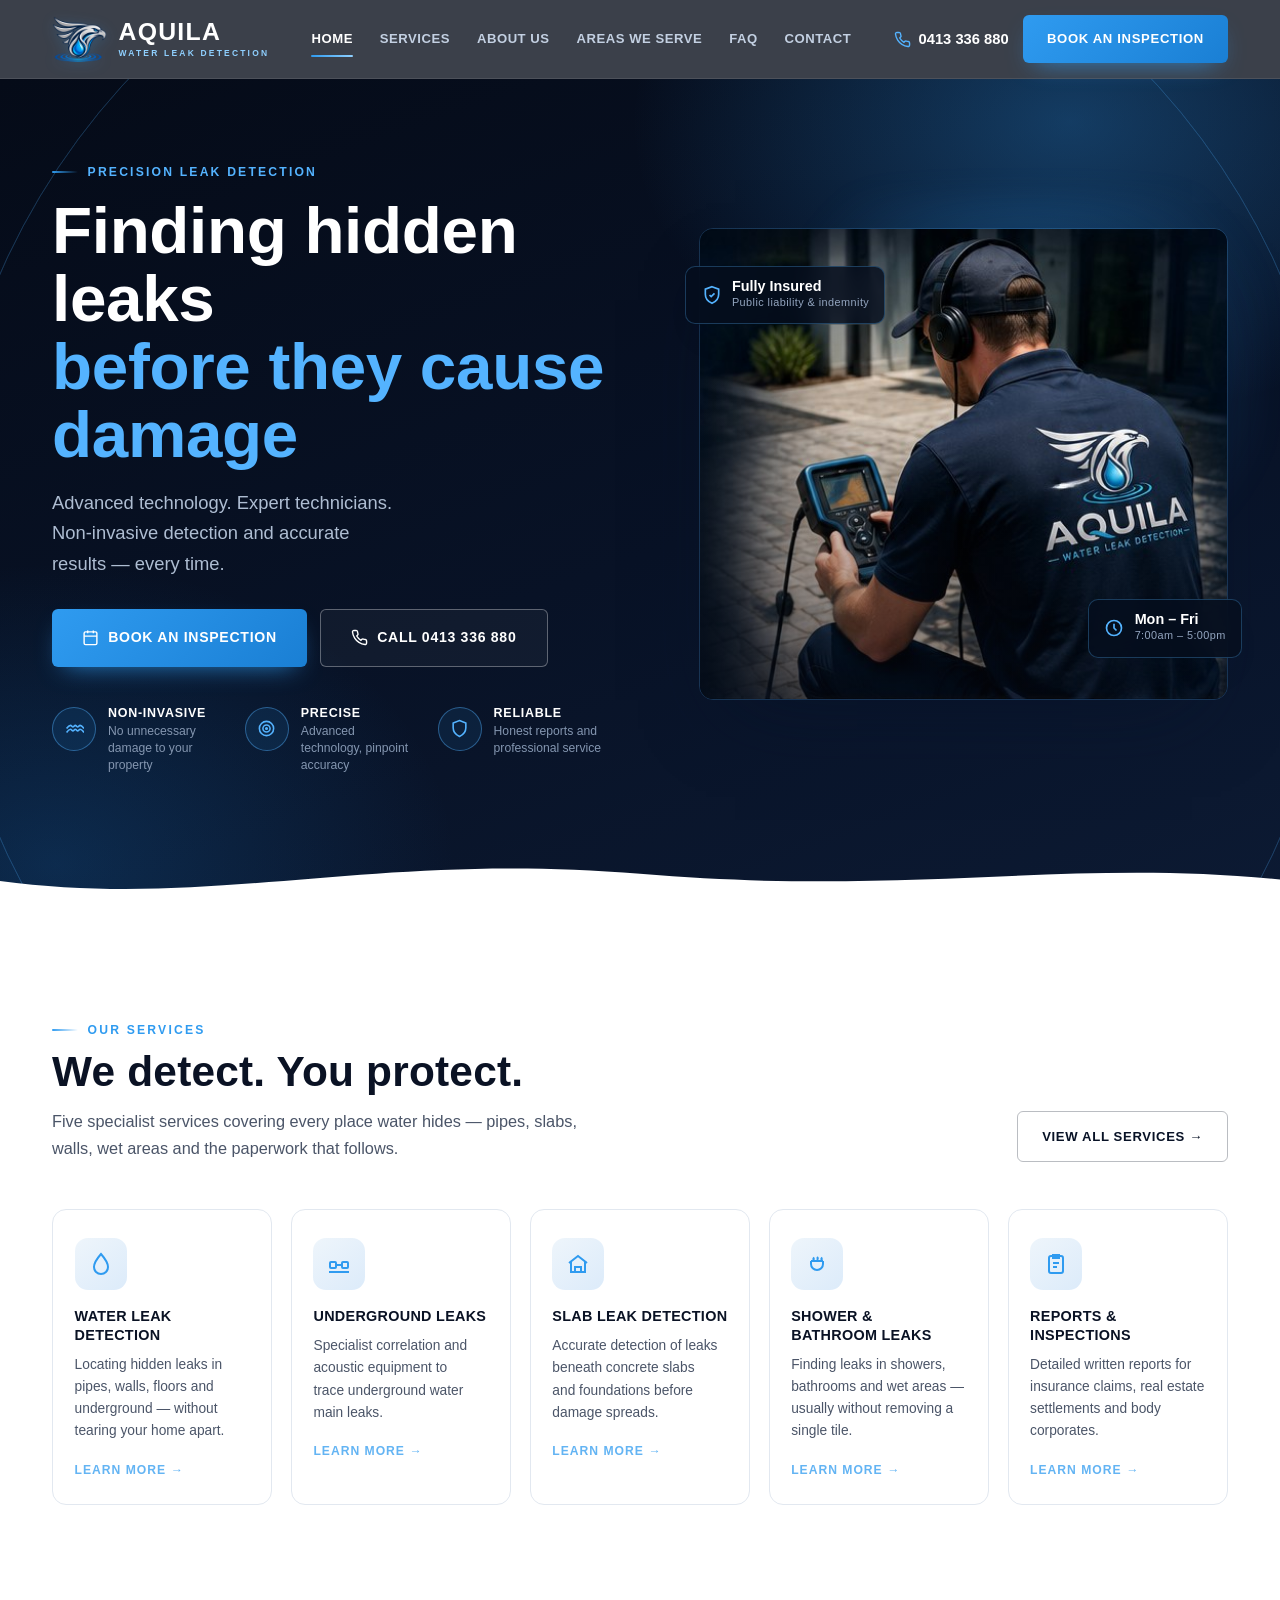
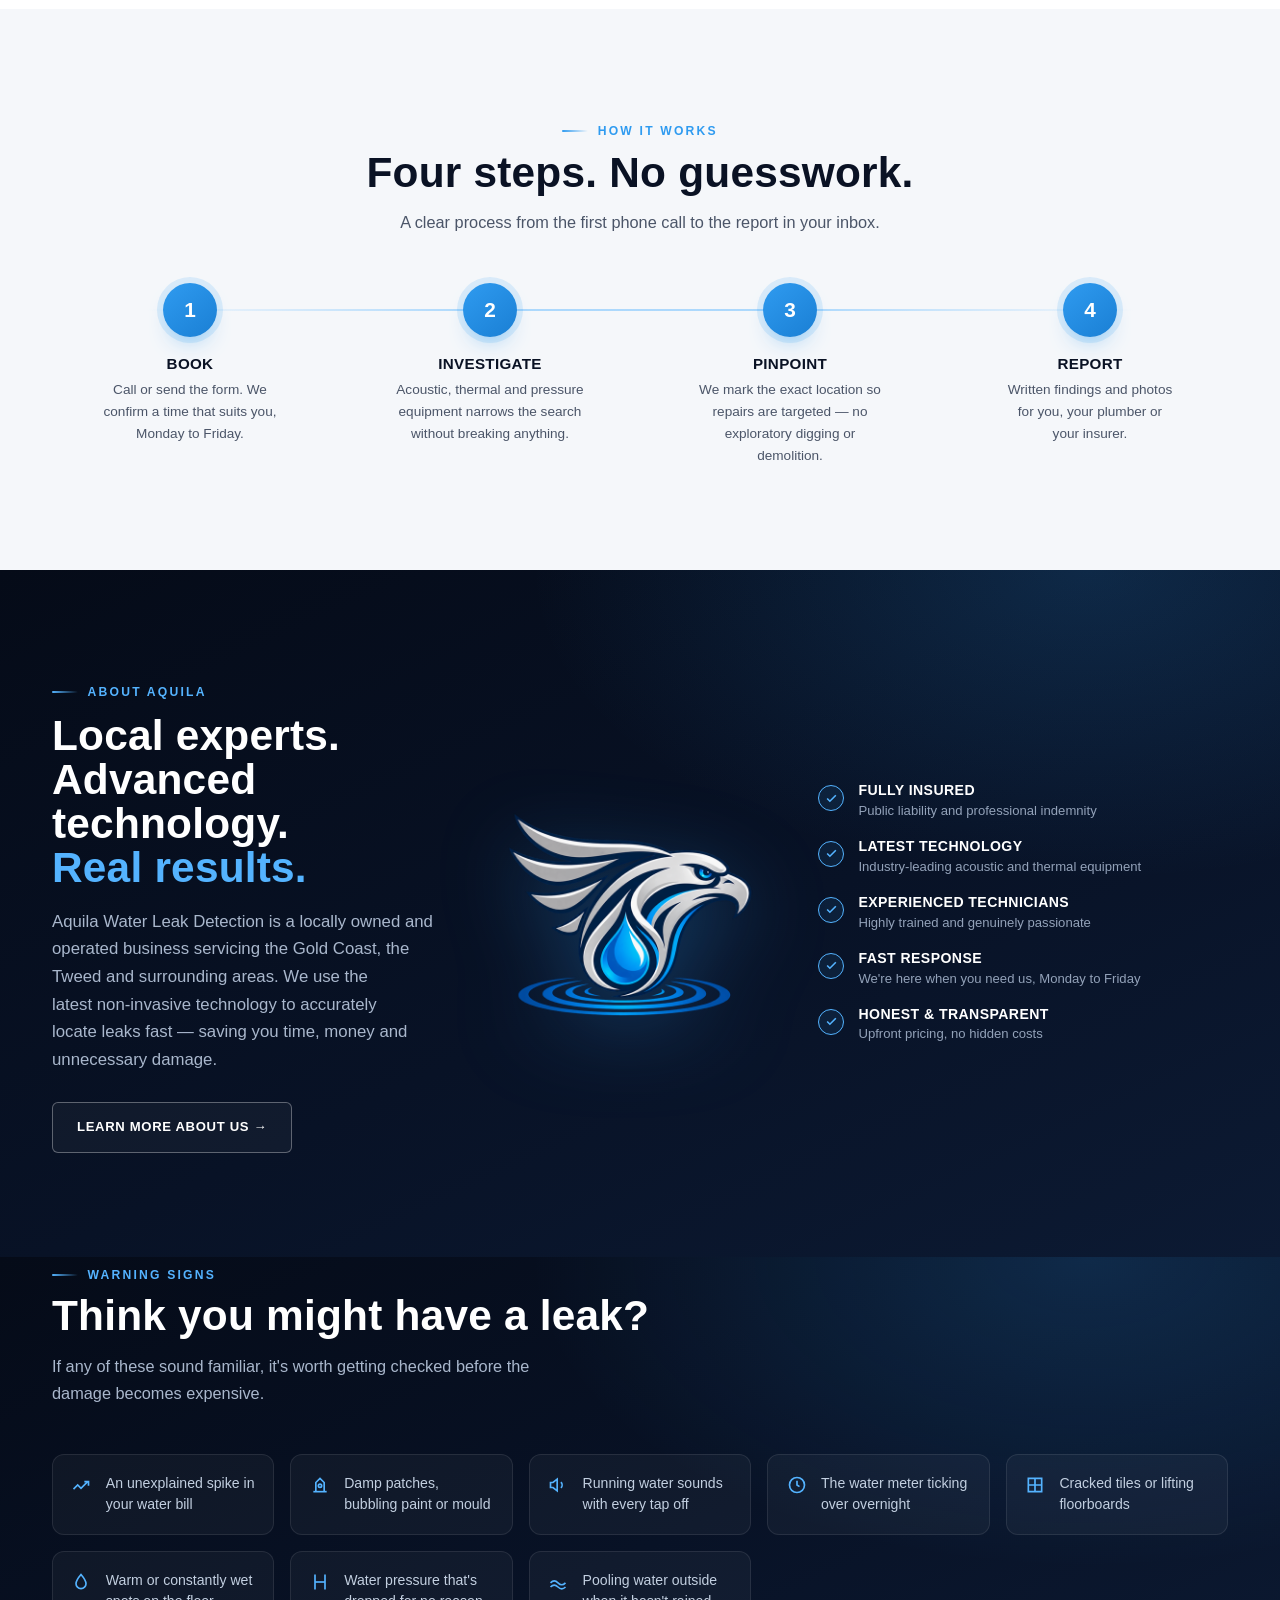
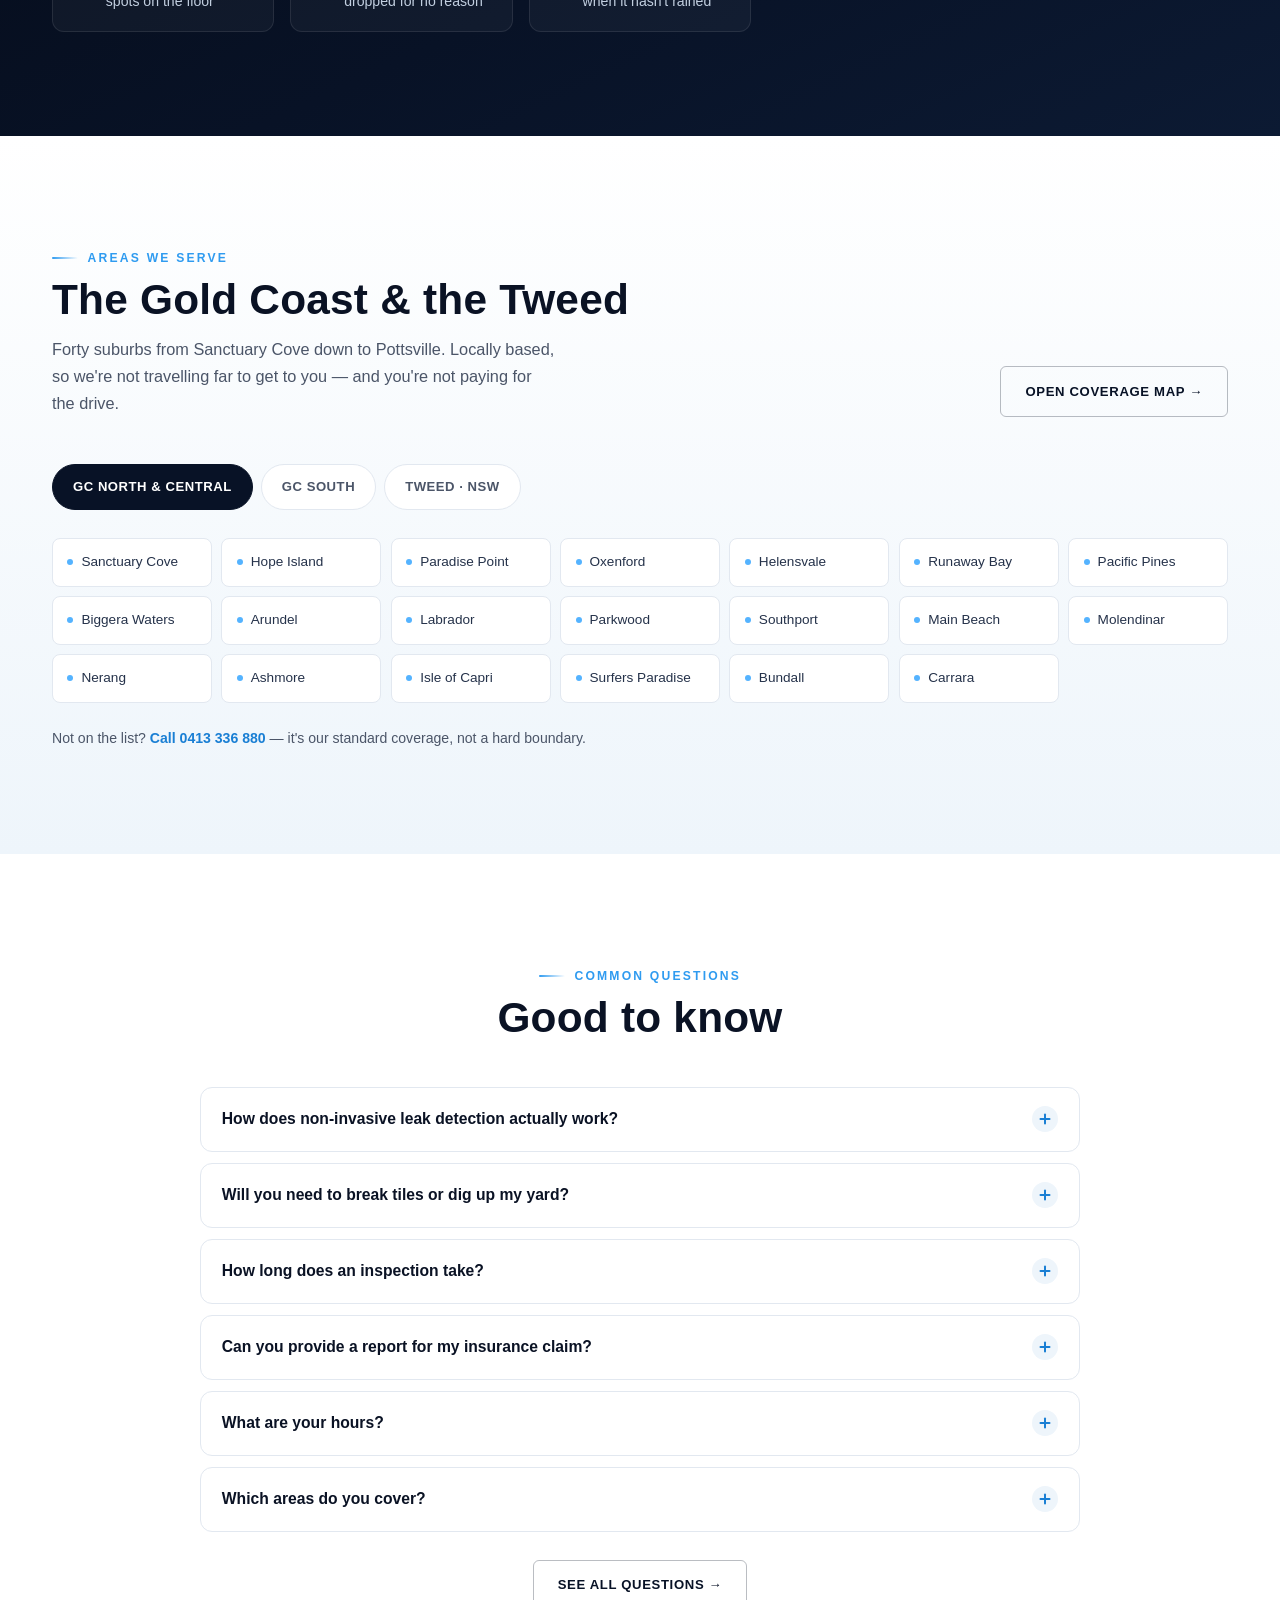
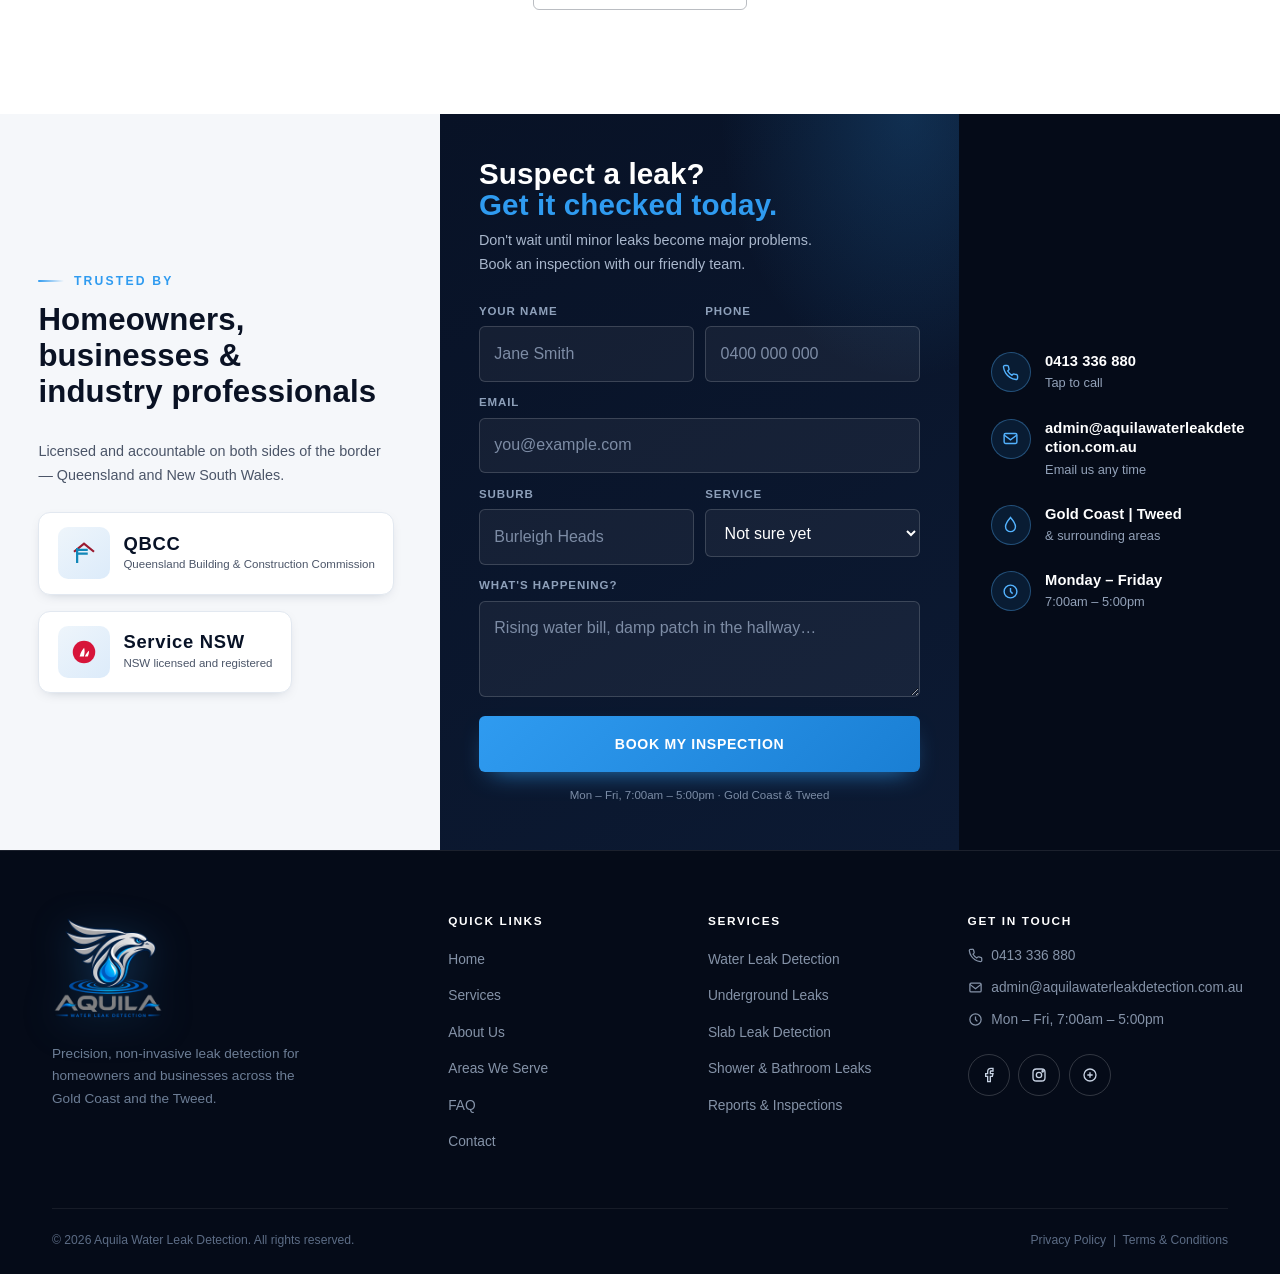
==== commit 7b62313c: "Add files via upload" ====
--- a/index.html
+++ b/index.html
@@ -382,7 +382,7 @@
       <p>Don't wait until minor leaks become major problems. Book an inspection with our friendly team.</p>
       <!-- Posts natively to FormSubmit if JS is off or the fetch fails.
            The endpoint is also set in assets/js/main.js — change both to move relay. -->
-      <form data-contact novalidate method="POST" action="https://formsubmit.co/admin@aquilaleakdetection.com.au">
+      <form data-contact novalidate method="POST" action="https://formsubmit.co/admin@aquilawaterleakdetection.com.au">
         <input type="hidden" name="_subject" value="Website enquiry — Aquila Water Leak Detection">
         <input type="hidden" name="_template" value="table">
         <input type="hidden" name="_captcha" value="false">
@@ -419,7 +419,7 @@
       </div>
       <div class="ci-item">
         <div class="ci-icon"><svg width="17" height="17" viewBox="0 0 24 24" fill="none" stroke="#54b3ff" stroke-width="2"><rect x="3" y="5" width="18" height="14" rx="2"/><path d="M3 7l9 7 9-7"/></svg></div>
-        <div><h3><a href="mailto:admin@aquilaleakdetection.com.au">admin@aquilaleakdetection.com.au</a></h3><p>Email us any time</p></div>
+        <div><h3><a href="mailto:admin@aquilawaterleakdetection.com.au">admin@aquilawaterleakdetection.com.au</a></h3><p>Email us any time</p></div>
       </div>
       <div class="ci-item">
         <div class="ci-icon"><svg width="17" height="17" viewBox="0 0 24 24" fill="none" stroke="#54b3ff" stroke-width="2"><path d="M12 2s7 8 7 13a7 7 0 1 1-14 0c0-5 7-13 7-13z"/></svg></div>
@@ -468,7 +468,7 @@
         <h3>Get In Touch</h3>
         <div class="footer-contact">
           <a href="tel:0413336880"><svg width="15" height="15" viewBox="0 0 24 24" fill="none" stroke="currentColor" stroke-width="2" style="margin-top:3px;flex-shrink:0"><path d="M22 16.92v3a2 2 0 0 1-2.18 2 19.79 19.79 0 0 1-8.63-3.07 19.5 19.5 0 0 1-6-6 19.79 19.79 0 0 1-3.07-8.67A2 2 0 0 1 4.11 2h3a2 2 0 0 1 2 1.72c.13.96.36 1.9.7 2.81a2 2 0 0 1-.45 2.11L8.09 9.91a16 16 0 0 0 6 6l1.27-1.27a2 2 0 0 1 2.11-.45c.9.34 1.85.57 2.81.7A2 2 0 0 1 22 16.92z"/></svg>0413 336 880</a>
-          <a href="mailto:admin@aquilaleakdetection.com.au"><svg width="15" height="15" viewBox="0 0 24 24" fill="none" stroke="currentColor" stroke-width="2" style="margin-top:3px;flex-shrink:0"><rect x="3" y="5" width="18" height="14" rx="2"/><path d="M3 7l9 7 9-7"/></svg>admin@aquilaleakdetection.com.au</a>
+          <a href="mailto:admin@aquilawaterleakdetection.com.au"><svg width="15" height="15" viewBox="0 0 24 24" fill="none" stroke="currentColor" stroke-width="2" style="margin-top:3px;flex-shrink:0"><rect x="3" y="5" width="18" height="14" rx="2"/><path d="M3 7l9 7 9-7"/></svg>admin@aquilawaterleakdetection.com.au</a>
           <span><svg width="15" height="15" viewBox="0 0 24 24" fill="none" stroke="currentColor" stroke-width="2" style="margin-top:3px;flex-shrink:0"><circle cx="12" cy="12" r="9"/><path d="M12 7v5l3 3"/></svg>Mon – Fri, 7:00am – 5:00pm</span>
         </div>
         <div class="social-row">
